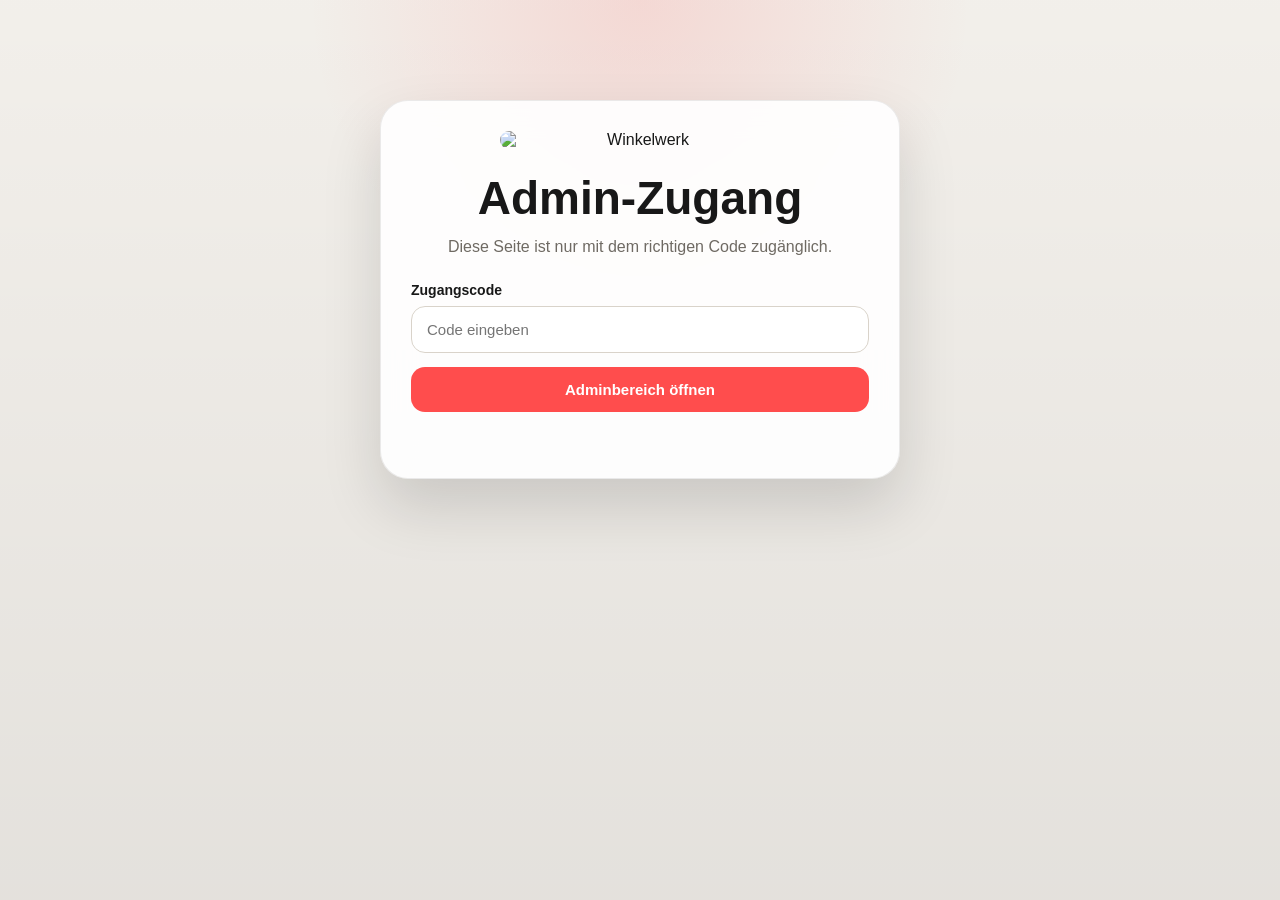
==== admin/index.html @ acd59125 "Update: admin panel, inbox, push API & service worker" ====
<!DOCTYPE html>
<html lang="de">
<head>
  <meta charset="UTF-8">
  <meta name="viewport" content="width=device-width, initial-scale=1.0">
  <meta name="robots" content="noindex,nofollow">
  <meta name="theme-color" content="#101114">
  <meta name="color-scheme" content="light dark">
  <title>Winkelwerk Admin</title>
  <link rel="icon" type="image/png" href="../winkelwerlk.png">
  <link rel="apple-touch-icon" sizes="180x180" href="../apple-touch-icon.png">
  <link rel="manifest" href="../manifest.webmanifest">
  <script src="../app-config.js"></script>

  <style>
    :root {
      color-scheme: dark light;
      --bg: #f7f4ef;
      --panel: rgba(255, 255, 255, 0.9);
      --panel-strong: #ffffff;
      --text: #181818;
      --muted: #6f6a63;
      --border: rgba(0, 0, 0, 0.08);
      --accent: #ff4d4d;
      --accent-hover: #ea3c3c;
      --shadow: rgba(0, 0, 0, 0.14);
      --field-bg: #ffffff;
      --field-border: #d9d3ca;
      --success: #0f8f58;
      --error: #c0392b;
      --warning: #9a6700;
    }

    @media (prefers-color-scheme: dark) {
      :root {
        --bg: #0f1013;
        --panel: rgba(22, 24, 29, 0.9);
        --panel-strong: #17191d;
        --text: #f3f4f6;
        --muted: #a8afb8;
        --border: rgba(255, 255, 255, 0.09);
        --shadow: rgba(0, 0, 0, 0.38);
        --field-bg: #101217;
        --field-border: #2c3038;
      }
    }

    * {
      box-sizing: border-box;
      margin: 0;
      padding: 0;
      font-family: Arial, sans-serif;
    }

    body {
      min-height: 100vh;
      background:
        radial-gradient(circle at top, rgba(255, 77, 77, 0.14), transparent 30%),
        linear-gradient(180deg, rgba(0, 0, 0, 0.02), rgba(0, 0, 0, 0.08)),
        var(--bg);
      color: var(--text);
      padding: 28px 16px;
    }

    .shell {
      width: min(100%, 980px);
      margin: 0 auto;
    }

    .gate-panel,
    .admin-panel {
      background: var(--panel);
      border: 1px solid var(--border);
      border-radius: 28px;
      box-shadow: 0 28px 60px var(--shadow);
      backdrop-filter: blur(16px);
    }

    .gate-panel {
      width: min(100%, 520px);
      margin: 8vh auto 0;
      padding: 30px;
      text-align: center;
    }

    .brand {
      width: min(280px, 70%);
      display: block;
      margin: 0 auto 22px;
      border-radius: 18px;
    }

    h1 {
      font-size: clamp(32px, 5vw, 46px);
      margin-bottom: 10px;
    }

    h2 {
      font-size: clamp(24px, 3vw, 34px);
      margin-bottom: 10px;
    }

    p {
      line-height: 1.55;
    }

    .lead {
      color: var(--muted);
      margin-bottom: 22px;
    }

    form {
      display: grid;
      gap: 14px;
    }

    label {
      display: grid;
      gap: 8px;
      text-align: left;
      font-weight: bold;
      font-size: 14px;
    }

    input,
    textarea {
      width: 100%;
      padding: 14px 15px;
      border-radius: 14px;
      border: 1px solid var(--field-border);
      background: var(--field-bg);
      color: var(--text);
      font-size: 15px;
    }

    textarea {
      min-height: 180px;
      resize: vertical;
    }

    .btn,
    .ghost-btn {
      border: none;
      border-radius: 14px;
      padding: 14px 18px;
      font-size: 15px;
      font-weight: bold;
      cursor: pointer;
      transition: transform 0.18s ease, background-color 0.18s ease, opacity 0.18s ease;
    }

    .btn {
      background: var(--accent);
      color: #ffffff;
    }

    .btn:hover,
    .btn:focus-visible {
      background: var(--accent-hover);
      transform: translateY(-1px);
    }

    .ghost-btn {
      background: transparent;
      color: var(--text);
      border: 1px solid var(--border);
    }

    .ghost-btn:hover,
    .ghost-btn:focus-visible {
      background: rgba(127, 127, 127, 0.09);
    }

    .status {
      min-height: 22px;
      font-size: 14px;
      color: var(--muted);
    }

    .status.success {
      color: var(--success);
    }

    .status.error {
      color: var(--error);
    }

    .status.warning {
      color: var(--warning);
    }

    .admin-panel {
      display: none;
      padding: 26px;
    }

    .admin-panel.is-open {
      display: block;
    }

    .admin-topbar {
      display: flex;
      align-items: center;
      justify-content: space-between;
      gap: 16px;
      margin-bottom: 22px;
      padding-bottom: 18px;
      border-bottom: 1px solid var(--border);
    }

    .admin-kicker {
      color: var(--muted);
      font-size: 13px;
      text-transform: uppercase;
      letter-spacing: 0.12em;
      margin-bottom: 6px;
    }

    .grid {
      display: grid;
      grid-template-columns: 1fr 1fr;
      gap: 14px;
    }

    .admin-section {
      margin-top: 30px;
      padding-top: 26px;
      border-top: 1px solid var(--border);
    }

    .section-head {
      margin-bottom: 20px;
    }

    .section-head h3 {
      font-size: clamp(22px, 3vw, 30px);
      margin-bottom: 10px;
    }

    .section-head .lead {
      margin-bottom: 0;
    }

    .editor-grid {
      display: grid;
      grid-template-columns: minmax(0, 1.15fr) minmax(280px, 0.85fr);
      gap: 18px;
      align-items: start;
    }

    .editor-card,
    .menu-library {
      padding: 20px;
      border-radius: 22px;
      border: 1px solid var(--border);
      background: var(--panel-strong);
    }

    .settings-card {
      padding: 20px;
      border-radius: 22px;
      border: 1px solid var(--border);
      background: var(--panel-strong);
    }

    .menu-library-topbar {
      display: flex;
      align-items: center;
      justify-content: space-between;
      gap: 12px;
      margin-bottom: 14px;
    }

    .small-btn {
      padding: 10px 14px;
      font-size: 14px;
    }

    .check-field {
      display: grid;
      grid-template-columns: auto 1fr;
      align-items: center;
      gap: 12px;
      text-align: left;
    }

    .check-field input {
      width: 20px;
      height: 20px;
      padding: 0;
      margin: 0;
    }

    .action-row {
      display: flex;
      flex-wrap: wrap;
      gap: 10px;
    }

    .menu-admin-list {
      display: grid;
      gap: 12px;
    }

    .menu-admin-item {
      padding: 16px;
      border-radius: 18px;
      border: 1px solid var(--border);
      background: var(--field-bg);
    }

    .menu-admin-item.is-editing {
      border-color: rgba(255, 77, 77, 0.45);
      box-shadow: 0 0 0 1px rgba(255, 77, 77, 0.18);
    }

    .menu-admin-item.is-inactive {
      opacity: 0.75;
    }

    .menu-admin-header {
      display: flex;
      align-items: flex-start;
      justify-content: space-between;
      gap: 12px;
      margin-bottom: 8px;
    }

    .menu-admin-title {
      font-size: 18px;
      margin-bottom: 6px;
    }

    .menu-admin-meta,
    .menu-admin-description,
    .menu-admin-extra {
      color: var(--muted);
      font-size: 14px;
      line-height: 1.5;
    }

    .menu-admin-tags,
    .menu-admin-actions {
      display: flex;
      flex-wrap: wrap;
      gap: 8px;
    }

    .menu-admin-tags {
      margin: 12px 0;
    }

    .tag {
      display: inline-flex;
      align-items: center;
      padding: 6px 10px;
      border-radius: 999px;
      background: rgba(255, 77, 77, 0.1);
      color: var(--text);
      font-size: 12px;
      font-weight: bold;
    }

    .tag.is-muted {
      background: rgba(127, 127, 127, 0.12);
      color: var(--muted);
    }

    .empty-box {
      padding: 18px;
      border-radius: 18px;
      border: 1px dashed var(--field-border);
      color: var(--muted);
      line-height: 1.55;
    }

    .hint-box {
      margin-top: 20px;
      padding: 14px 16px;
      border-radius: 16px;
      background: rgba(255, 77, 77, 0.08);
      color: var(--muted);
      font-size: 14px;
    }

    .hidden {
      display: none;
    }

    @media (max-width: 760px) {
      body {
        padding: 18px 12px;
      }

      .gate-panel,
      .admin-panel {
        border-radius: 22px;
      }

      .gate-panel {
        padding: 22px 18px;
      }

      .admin-panel {
        padding: 18px;
      }

      .admin-topbar {
        align-items: flex-start;
        flex-direction: column;
      }

      .grid {
        grid-template-columns: 1fr;
      }

      .editor-grid {
        grid-template-columns: 1fr;
      }

      .menu-library-topbar {
        align-items: flex-start;
        flex-direction: column;
      }
    }
  </style>
</head>

<body>
  <main class="shell">
    <section class="gate-panel" id="gatePanel">
      <img class="brand" src="../winkelwerlk.png" alt="Winkelwerk">
      <h1>Admin-Zugang</h1>
      <p class="lead">Diese Seite ist nur mit dem richtigen Code zug&auml;nglich.</p>

      <form id="gateForm">
        <label>
          Zugangscode
          <input id="accessCode" type="password" placeholder="Code eingeben" autocomplete="current-password" required>
        </label>
        <button class="btn" type="submit">Adminbereich &ouml;ffnen</button>
        <p class="status" id="gateStatus"></p>
      </form>
    </section>

    <section class="admin-panel" id="adminPanel">
      <div class="admin-topbar">
        <div>
          <p class="admin-kicker">Winkelwerk Intern</p>
          <h2>Nachrichten senden</h2>
          <p class="lead">Von hier sendest du interne Website-Nachrichten an alle Geräte mit aktivem Winkelwerk-Push.</p>
        </div>
        <button class="ghost-btn" id="lockAdmin" type="button">Abmelden</button>
      </div>

      <form id="adminMessageForm">
        <div class="grid">
          <label>
            Titel
            <input type="text" name="title" placeholder="z. B. Neue Wochenkarte" required>
          </label>

          <label>
            Button / Ziel-Link
            <input type="text" name="target_url" placeholder="../inbox/ oder https://..." value="../inbox/" required>
          </label>
        </div>

        <label>
          Nachricht
          <textarea name="message_text" placeholder="Deine interne Nachricht..." required></textarea>
        </label>

        <button class="btn" type="submit">Nachricht senden</button>
        <p class="status" id="messageStatus"></p>
      </form>

      <div class="hint-box">
        Diese Seite sendet echte Web-Push-Nachrichten über dein Backend. Der sichtbare Zugangsschutz ist clientseitig, die eigentliche Sendefreigabe läuft über denselben Admin-Code auf dem Backend.
      </div>

      <div class="admin-section">
        <div class="section-head">
          <p class="admin-kicker">Website Status</p>
          <h3>Wartungsmodus</h3>
          <p class="lead">Wenn der Wartungsmodus aktiv ist, sieht die Hauptseite statt des Inhalts einen grossen Hinweis, dass die Website gerade bearbeitet wird. Der Adminbereich bleibt weiter erreichbar.</p>
        </div>

        <div class="settings-card">
          <form id="siteSettingsForm">
            <label class="check-field">
              <input type="checkbox" name="maintenance_mode">
              <span>Wartungsmodus auf der Hauptseite aktivieren</span>
            </label>

            <button class="btn" type="submit">Status speichern</button>
            <p class="status" id="siteSettingsStatus"></p>
          </form>
        </div>
      </div>

      <div class="admin-section">
        <div class="section-head">
          <p class="admin-kicker">Website Inhalt</p>
          <h3>Modulares Men&uuml; verwalten</h3>
          <p class="lead">Gerichte anlegen, bearbeiten, ausblenden oder in der Reihenfolge verschieben. Die Website lädt diese Einträge automatisch aus dem Backend.</p>
        </div>

        <div class="editor-grid">
          <div class="editor-card">
            <h3 id="menuEditorTitle">Neuen Eintrag anlegen</h3>

            <form id="menuItemForm">
              <input type="hidden" name="id" value="">

              <div class="grid">
                <label>
                  Titel
                  <input type="text" name="title" placeholder="z. B. Smashburger" required>
                </label>

                <label>
                  Preis
                  <input type="text" name="price" placeholder="z. B. 14,90 EUR">
                </label>

                <label>
                  Kategorie
                  <input type="text" name="category" placeholder="z. B. Burger">
                </label>

                <label>
                  Badge
                  <input type="text" name="badge" placeholder="z. B. Bestseller">
                </label>

                <label>
                  Bild-URL
                  <input type="url" name="image_url" placeholder="https://...">
                </label>

                <label>
                  Button-Label
                  <input type="text" name="cta_label" placeholder="z. B. Details">
                </label>

                <label>
                  Button-Link
                  <input type="text" name="cta_url" placeholder="./kontakt oder https://...">
                </label>
              </div>

              <label>
                Beschreibung
                <textarea name="description" placeholder="Kurze Beschreibung des Gerichts..." required></textarea>
              </label>

              <label class="check-field">
                <input type="checkbox" name="is_active" checked>
                <span>Eintrag auf der Website sichtbar schalten</span>
              </label>

              <div class="action-row">
                <button class="btn" type="submit">Eintrag speichern</button>
                <button class="ghost-btn" id="menuResetButton" type="button">Neu beginnen</button>
              </div>

              <p class="status" id="menuFormStatus"></p>
            </form>
          </div>

          <div class="menu-library">
            <div class="menu-library-topbar">
              <div>
                <h3>Vorhandene Eintr&auml;ge</h3>
                <p class="lead">Hier steuerst du Reihenfolge und Sichtbarkeit.</p>
              </div>
              <button class="ghost-btn small-btn" id="refreshMenuItems" type="button">Neu laden</button>
            </div>

            <div class="menu-admin-list" id="menuAdminList"></div>
            <p class="status" id="menuListStatus"></p>
          </div>
        </div>
      </div>
    </section>
  </main>

  <script>
    const appConfig = window.WINKELWERK_APP_CONFIG || {};
    const ACCESS_CODE_HASH = appConfig.adminCodeHash || "6209c99de88145d6dfd861fa1805e7e7cd1c7a1084d79f080f9dc5c8cf973a6e";
    const API_BASE = String(appConfig.pushApiBaseUrl || "").replace(/\/+$/, "");
    const gateForm = document.getElementById("gateForm");
    const gatePanel = document.getElementById("gatePanel");
    const adminPanel = document.getElementById("adminPanel");
    const gateStatus = document.getElementById("gateStatus");
    const accessCode = document.getElementById("accessCode");
    const lockAdmin = document.getElementById("lockAdmin");
    const adminMessageForm = document.getElementById("adminMessageForm");
    const messageStatus = document.getElementById("messageStatus");
    const menuItemForm = document.getElementById("menuItemForm");
    const menuFormStatus = document.getElementById("menuFormStatus");
    const menuListStatus = document.getElementById("menuListStatus");
    const menuAdminList = document.getElementById("menuAdminList");
    const menuEditorTitle = document.getElementById("menuEditorTitle");
    const menuResetButton = document.getElementById("menuResetButton");
    const refreshMenuItems = document.getElementById("refreshMenuItems");
    const siteSettingsForm = document.getElementById("siteSettingsForm");
    const siteSettingsStatus = document.getElementById("siteSettingsStatus");
    let currentAdminCode = "";
    let menuItems = [];

    function setStatus(target, message, type) {
      target.textContent = message;
      target.className = "status" + (type ? " " + type : "");
    }

    async function sha256(value) {
      const buffer = await crypto.subtle.digest("SHA-256", new TextEncoder().encode(value));
      return Array.from(new Uint8Array(buffer))
        .map((part) => part.toString(16).padStart(2, "0"))
        .join("");
    }

    function openAdminPanel() {
      gatePanel.classList.add("hidden");
      adminPanel.classList.add("is-open");
    }

    function backendConfigured() {
      return Boolean(API_BASE);
    }

    async function readErrorMessage(response) {
      const contentType = response.headers.get("content-type") || "";

      if (contentType.includes("application/json")) {
        const result = await response.json().catch(() => null);

        if (result && typeof result.error === "string" && result.error.trim()) {
          return result.error.trim();
        }
      }

      const errorText = await response.text().catch(() => "");
      return errorText || "Request failed";
    }

    function describeSiteSettingsError(error, action) {
      const errorMessage = String(error && error.message ? error.message : "");
      const normalized = errorMessage.toLowerCase();
      const migrationHint = "Bitte führe die Migration 20260429_site_settings.sql aus und deploye push-api neu.";

      if (
        normalized.includes("site_settings")
        || normalized.includes("unknown action")
        || normalized.includes("migration")
      ) {
        return action === "load"
          ? "Wartungsmodus konnte nicht geladen werden. " + migrationHint
          : "Wartungsmodus konnte nicht gespeichert werden. " + migrationHint;
      }

      return action === "load"
        ? "Wartungsmodus konnte nicht geladen werden."
        : "Wartungsmodus konnte nicht gespeichert werden.";
    }

    async function requestJson(path, options) {
      const method = options && options.method ? options.method : "GET";
      const payload = options ? options.payload : undefined;
      const headers = {};

      if (currentAdminCode) {
        headers["x-admin-code"] = currentAdminCode;
      }

      if (payload !== undefined) {
        headers["Content-Type"] = "application/json";
      }

      const response = await fetch(API_BASE + path, {
        method,
        headers,
        body: payload !== undefined ? JSON.stringify(payload) : undefined
      });

      if (!response.ok) {
        const errorText = await readErrorMessage(response);
        throw new Error(errorText || "Request failed");
      }

      const contentType = response.headers.get("content-type") || "";
      return contentType.includes("application/json") ? response.json() : null;
    }

    function compareMenuItems(a, b) {
      return Number(a.sortOrder || 0) - Number(b.sortOrder || 0);
    }

    function normalizeSiteSettings(settings) {
      return {
        maintenanceMode: Boolean(settings && settings.maintenanceMode),
        maintenanceMessage: String(
          settings && settings.maintenanceMessage
            ? settings.maintenanceMessage
            : "Website wird gerade bearbeitet. Bitte später erneut versuchen."
        ).trim() || "Website wird gerade bearbeitet. Bitte später erneut versuchen."
      };
    }

    function normalizeMenuItem(item) {
      return {
        id: String(item && item.id ? item.id : ""),
        title: String(item && item.title ? item.title : "").trim(),
        description: String(item && item.description ? item.description : "").trim(),
        imageUrl: String(item && item.imageUrl ? item.imageUrl : "").trim(),
        price: String(item && item.price ? item.price : "").trim(),
        category: String(item && item.category ? item.category : "").trim(),
        badge: String(item && item.badge ? item.badge : "").trim(),
        ctaLabel: String(item && item.ctaLabel ? item.ctaLabel : "").trim(),
        ctaUrl: String(item && item.ctaUrl ? item.ctaUrl : "").trim(),
        isActive: item && item.isActive !== false,
        sortOrder: Number.isFinite(Number(item && item.sortOrder)) ? Number(item.sortOrder) : 0
      };
    }

    function getMenuFormId() {
      return String(menuItemForm.elements.id.value || "");
    }

    function setMenuEditorTitle(editing) {
      menuEditorTitle.textContent = editing ? "Eintrag bearbeiten" : "Neuen Eintrag anlegen";
    }

    function createTag(label, muted) {
      const tag = document.createElement("span");
      tag.className = "tag" + (muted ? " is-muted" : "");
      tag.textContent = label;
      return tag;
    }

    function createActionButton(label, action, itemId) {
      const button = document.createElement("button");
      button.type = "button";
      button.className = "ghost-btn small-btn";
      button.textContent = label;
      button.dataset.action = action;
      button.dataset.id = itemId;
      return button;
    }

    function getMenuItemById(itemId) {
      return menuItems.find(function (item) {
        return item.id === itemId;
      }) || null;
    }

    function renderMenuAdminList() {
      menuAdminList.replaceChildren();

      if (!menuItems.length) {
        const emptyBox = document.createElement("div");
        emptyBox.className = "empty-box";
        emptyBox.textContent = "Noch keine Menü-Einträge vorhanden. Lege jetzt den ersten Eintrag an.";
        menuAdminList.appendChild(emptyBox);
        return;
      }

      const activeFormId = getMenuFormId();
      const sortedItems = menuItems.slice().sort(compareMenuItems);

      sortedItems.forEach(function (item, index) {
        const article = document.createElement("article");
        article.className = "menu-admin-item";

        if (!item.isActive) {
          article.classList.add("is-inactive");
        }

        if (item.id === activeFormId) {
          article.classList.add("is-editing");
        }

        const header = document.createElement("div");
        header.className = "menu-admin-header";

        const titleWrap = document.createElement("div");
        const title = document.createElement("h4");
        title.className = "menu-admin-title";
        title.textContent = item.title || "Ohne Titel";

        const meta = document.createElement("p");
        meta.className = "menu-admin-meta";
        meta.textContent = "Position " + (index + 1) + (item.price ? " - " + item.price : "");

        titleWrap.appendChild(title);
        titleWrap.appendChild(meta);

        header.appendChild(titleWrap);
        header.appendChild(createTag(item.isActive ? "Live" : "Ausgeblendet", !item.isActive));
        article.appendChild(header);

        if (item.category || item.badge) {
          const tags = document.createElement("div");
          tags.className = "menu-admin-tags";

          if (item.category) {
            tags.appendChild(createTag(item.category, false));
          }

          if (item.badge) {
            tags.appendChild(createTag(item.badge, false));
          }

          article.appendChild(tags);
        }

        const description = document.createElement("p");
        description.className = "menu-admin-description";
        description.textContent = item.description;
        article.appendChild(description);

        if (item.imageUrl || item.ctaLabel || item.ctaUrl) {
          const extra = document.createElement("p");
          extra.className = "menu-admin-extra";
          extra.textContent = [
            item.imageUrl ? "Bild hinterlegt" : "",
            item.ctaLabel ? "Button: " + item.ctaLabel : "",
            item.ctaUrl ? "Link gesetzt" : ""
          ].filter(Boolean).join(" - ");
          article.appendChild(extra);
        }

        const actions = document.createElement("div");
        actions.className = "menu-admin-actions";
        actions.appendChild(createActionButton("Bearbeiten", "edit", item.id));
        actions.appendChild(createActionButton("Hoch", "up", item.id));
        actions.appendChild(createActionButton("Runter", "down", item.id));
        actions.appendChild(createActionButton(item.isActive ? "Ausblenden" : "Einblenden", "toggle", item.id));
        actions.appendChild(createActionButton("Löschen", "delete", item.id));
        article.appendChild(actions);

        menuAdminList.appendChild(article);
      });
    }

    function fillMenuForm(item, preserveStatus) {
      menuItemForm.elements.id.value = item.id;
      menuItemForm.elements.title.value = item.title;
      menuItemForm.elements.price.value = item.price;
      menuItemForm.elements.category.value = item.category;
      menuItemForm.elements.badge.value = item.badge;
      menuItemForm.elements.image_url.value = item.imageUrl;
      menuItemForm.elements.cta_label.value = item.ctaLabel;
      menuItemForm.elements.cta_url.value = item.ctaUrl;
      menuItemForm.elements.description.value = item.description;
      menuItemForm.elements.is_active.checked = Boolean(item.isActive);
      setMenuEditorTitle(true);

      if (!preserveStatus) {
        setStatus(menuFormStatus, "Eintrag wird bearbeitet.", "");
      }

      renderMenuAdminList();

      if (!preserveStatus) {
        menuItemForm.scrollIntoView({
          behavior: "smooth",
          block: "start"
        });
      }
    }

    function resetMenuForm() {
      menuItemForm.reset();
      menuItemForm.elements.id.value = "";
      menuItemForm.elements.is_active.checked = true;
      setMenuEditorTitle(false);
      setStatus(menuFormStatus, "", "");
      renderMenuAdminList();
    }

    function syncMenuFormFromState() {
      const itemId = getMenuFormId();

      if (!itemId) {
        renderMenuAdminList();
        return;
      }

      const freshItem = getMenuItemById(itemId);

      if (!freshItem) {
        resetMenuForm();
        return;
      }

      fillMenuForm(freshItem, true);
    }

    function lockAdminPanel() {
      currentAdminCode = "";
      menuItems = [];
      adminPanel.classList.remove("is-open");
      gatePanel.classList.remove("hidden");
      accessCode.value = "";
      setStatus(gateStatus, "", "");
      setStatus(messageStatus, "", "");
      setStatus(menuListStatus, "", "");
      setStatus(siteSettingsStatus, "", "");
      siteSettingsForm.reset();
      resetMenuForm();
      renderMenuAdminList();
    }

    async function loadSiteSettingsAdmin(options) {
      const silent = options && options.silent;

      if (!backendConfigured() || !currentAdminCode) {
        return;
      }

      if (!silent) {
        setStatus(siteSettingsStatus, "Status wird geladen ...", "");
      }

      try {
        const result = await requestJson("/site-settings");
        const settings = normalizeSiteSettings(result && result.settings ? result.settings : {});
        const storageReady = result ? result.storageReady !== false : true;
        siteSettingsForm.elements.maintenance_mode.checked = settings.maintenanceMode;

        if (!storageReady) {
          setStatus(
            siteSettingsStatus,
            "Standardwerte geladen. Bitte führe die Migration 20260429_site_settings.sql aus und deploye push-api neu.",
            "warning"
          );
          return;
        }

        setStatus(siteSettingsStatus, "Status geladen.", "success");
      } catch (error) {
        console.log(error);
        setStatus(siteSettingsStatus, describeSiteSettingsError(error, "load"), "error");
      }
    }

    async function saveSiteSettingsAdmin() {
      if (!currentAdminCode) {
        setStatus(siteSettingsStatus, "Bitte entsperre den Adminbereich erneut mit dem Code.", "warning");
        return;
      }

      if (!backendConfigured()) {
        setStatus(siteSettingsStatus, "app-config.js ist noch nicht mit deinem Backend verbunden.", "warning");
        return;
      }

      setStatus(siteSettingsStatus, "Status wird gespeichert ...", "");

      try {
        const result = await requestJson("/site-settings-admin", {
          method: "POST",
          payload: {
            maintenanceMode: siteSettingsForm.elements.maintenance_mode.checked
          }
        });

        const settings = normalizeSiteSettings(result && result.settings ? result.settings : {});
        siteSettingsForm.elements.maintenance_mode.checked = settings.maintenanceMode;
        setStatus(
          siteSettingsStatus,
          settings.maintenanceMode ? "Wartungsmodus aktiviert." : "Wartungsmodus deaktiviert.",
          "success"
        );
      } catch (error) {
        console.log(error);
        setStatus(siteSettingsStatus, describeSiteSettingsError(error, "save"), "error");
      }
    }

    async function loadMenuItems(options) {
      const silent = options && options.silent;

      if (!backendConfigured()) {
        menuItems = [];
        renderMenuAdminList();
        setStatus(menuListStatus, "Backend fehlt: Trage zuerst die Push-API in app-config.js ein.", "warning");
        return;
      }

      if (!currentAdminCode) {
        return;
      }

      if (!silent) {
        setStatus(menuListStatus, "Menü wird geladen ...", "");
      }

      try {
        const result = await requestJson("/menu-admin");
        menuItems = (Array.isArray(result && result.items) ? result.items : [])
          .map(normalizeMenuItem)
          .sort(compareMenuItems);

        renderMenuAdminList();
        syncMenuFormFromState();

        if (!menuItems.length) {
          setStatus(menuListStatus, "Noch keine Menü-Einträge vorhanden.", "");
          return;
        }

        setStatus(menuListStatus, "Menü geladen.", "success");
      } catch (error) {
        console.log(error);
        setStatus(menuListStatus, "Menü konnte nicht geladen werden.", "error");
      }
    }

    async function saveMenuItem(payload, options) {
      const resetAfterSave = !options || options.resetAfterSave !== false;
      const successMessage = options && options.successMessage ? options.successMessage : "Eintrag gespeichert.";

      setStatus(menuFormStatus, "Eintrag wird gespeichert ...", "");

      try {
        await requestJson("/menu-admin", {
          method: "POST",
          payload: Object.assign({
            operation: "save"
          }, payload)
        });

        await loadMenuItems({
          silent: true
        });

        if (resetAfterSave) {
          resetMenuForm();
        } else {
          syncMenuFormFromState();
        }

        setStatus(menuFormStatus, successMessage, "success");
        setStatus(menuListStatus, "Menü aktualisiert.", "success");
      } catch (error) {
        console.log(error);
        setStatus(menuFormStatus, "Speichern fehlgeschlagen. Prüfe Eingaben und Backend.", "error");
      }
    }

    async function deleteMenuItem(itemId) {
      if (!window.confirm("Diesen Menü-Eintrag wirklich löschen?")) {
        return;
      }

      setStatus(menuListStatus, "Eintrag wird gelöscht ...", "");

      try {
        await requestJson("/menu-admin", {
          method: "POST",
          payload: {
            operation: "delete",
            id: itemId
          }
        });

        menuItems = menuItems.filter(function (item) {
          return item.id !== itemId;
        });

        if (getMenuFormId() === itemId) {
          resetMenuForm();
        } else {
          renderMenuAdminList();
        }

        setStatus(menuListStatus, "Eintrag gelöscht.", "success");
      } catch (error) {
        console.log(error);
        setStatus(menuListStatus, "Löschen fehlgeschlagen.", "error");
      }
    }

    async function reorderMenuItems(nextItems) {
      setStatus(menuListStatus, "Reihenfolge wird gespeichert ...", "");

      try {
        const result = await requestJson("/menu-admin", {
          method: "POST",
          payload: {
            operation: "reorder",
            items: nextItems.map(function (item, index) {
              return {
                id: item.id,
                sortOrder: index
              };
            })
          }
        });

        menuItems = (Array.isArray(result && result.items) ? result.items : [])
          .map(normalizeMenuItem)
          .sort(compareMenuItems);

        renderMenuAdminList();
        syncMenuFormFromState();
        setStatus(menuListStatus, "Reihenfolge gespeichert.", "success");
      } catch (error) {
        console.log(error);
        setStatus(menuListStatus, "Reihenfolge konnte nicht gespeichert werden.", "error");
      }
    }

    gateForm.addEventListener("submit", async function (event) {
      event.preventDefault();
      setStatus(gateStatus, "Code wird geprüft ...", "");

      try {
        const trimmedCode = accessCode.value.trim();
        const submittedHash = await sha256(trimmedCode);

        if (submittedHash === ACCESS_CODE_HASH) {
          currentAdminCode = trimmedCode;
          setStatus(gateStatus, "Zugang gewährt.", "success");
          openAdminPanel();

          if (!backendConfigured()) {
            setStatus(messageStatus, "Backend fehlt: Trage zuerst die Push-API in app-config.js ein.", "warning");
            setStatus(menuListStatus, "Backend fehlt: Trage zuerst die Push-API in app-config.js ein.", "warning");
            setStatus(siteSettingsStatus, "Backend fehlt: Trage zuerst die Push-API in app-config.js ein.", "warning");
          } else {
            await Promise.all([
              loadMenuItems(),
              loadSiteSettingsAdmin()
            ]);
          }

          return;
        }

        setStatus(gateStatus, "Falscher Code.", "error");
      } catch (error) {
        console.log(error);
        setStatus(gateStatus, "Der Code konnte gerade nicht geprüft werden.", "error");
      }
    });

    lockAdmin.addEventListener("click", function () {
      lockAdminPanel();
    });

    adminMessageForm.addEventListener("submit", async function (event) {
      event.preventDefault();

      if (!currentAdminCode) {
        setStatus(messageStatus, "Bitte entsperre den Adminbereich erneut mit dem Code.", "warning");
        return;
      }

      if (!backendConfigured()) {
        setStatus(messageStatus, "app-config.js ist noch nicht mit deinem Backend verbunden.", "warning");
        return;
      }

      setStatus(messageStatus, "Interne Nachricht wird gesendet ...", "");

      const formData = new FormData(adminMessageForm);
      const title = String(formData.get("title") || "").trim();
      const messageText = String(formData.get("message_text") || "").trim();
      const targetUrl = String(formData.get("target_url") || "../inbox/").trim();

      try {
        const result = await requestJson("/send", {
          method: "POST",
          payload: {
            title: title,
            body: messageText,
            url: new URL(targetUrl, window.location.href).href
          }
        });

        const sentCount = typeof result.sentCount === "number" ? result.sentCount : 0;
        setStatus(messageStatus, "Nachricht erfolgreich an " + sentCount + " Gerät(e) gesendet.", "success");
        adminMessageForm.reset();
        adminMessageForm.elements.target_url.value = "../inbox/";
      } catch (error) {
        console.log(error);
        setStatus(messageStatus, "Senden fehlgeschlagen. Prüfe Backend, Code und Push-Abos.", "error");
      }
    });

    menuResetButton.addEventListener("click", function () {
      resetMenuForm();
    });

    refreshMenuItems.addEventListener("click", function () {
      loadMenuItems();
    });

    siteSettingsForm.addEventListener("submit", async function (event) {
      event.preventDefault();
      await saveSiteSettingsAdmin();
    });

    menuItemForm.addEventListener("submit", async function (event) {
      event.preventDefault();

      if (!currentAdminCode) {
        setStatus(menuFormStatus, "Bitte entsperre den Adminbereich erneut mit dem Code.", "warning");
        return;
      }

      if (!backendConfigured()) {
        setStatus(menuFormStatus, "app-config.js ist noch nicht mit deinem Backend verbunden.", "warning");
        return;
      }

      const formData = new FormData(menuItemForm);
      const itemId = String(formData.get("id") || "").trim();
      const title = String(formData.get("title") || "").trim();
      const description = String(formData.get("description") || "").trim();

      if (!title || !description) {
        setStatus(menuFormStatus, "Titel und Beschreibung sind Pflichtfelder.", "warning");
        return;
      }

      const existingItem = itemId ? getMenuItemById(itemId) : null;

      await saveMenuItem({
        id: itemId,
        title: title,
        description: description,
        price: String(formData.get("price") || "").trim(),
        category: String(formData.get("category") || "").trim(),
        badge: String(formData.get("badge") || "").trim(),
        imageUrl: String(formData.get("image_url") || "").trim(),
        ctaLabel: String(formData.get("cta_label") || "").trim(),
        ctaUrl: String(formData.get("cta_url") || "").trim(),
        isActive: menuItemForm.elements.is_active.checked,
        sortOrder: existingItem ? existingItem.sortOrder : menuItems.length
      }, {
        resetAfterSave: true,
        successMessage: itemId ? "Eintrag gespeichert." : "Eintrag angelegt."
      });
    });

    menuAdminList.addEventListener("click", async function (event) {
      const button = event.target.closest("button[data-action]");

      if (!button) {
        return;
      }

      const action = button.dataset.action;
      const itemId = button.dataset.id;
      const item = getMenuItemById(itemId);

      if (!item) {
        return;
      }

      if (action === "edit") {
        fillMenuForm(item, false);
        return;
      }

      if (action === "toggle") {
        await saveMenuItem({
          id: item.id,
          title: item.title,
          description: item.description,
          price: item.price,
          category: item.category,
          badge: item.badge,
          imageUrl: item.imageUrl,
          ctaLabel: item.ctaLabel,
          ctaUrl: item.ctaUrl,
          isActive: !item.isActive,
          sortOrder: item.sortOrder
        }, {
          resetAfterSave: false,
          successMessage: item.isActive ? "Eintrag ausgeblendet." : "Eintrag eingeblendet."
        });
        return;
      }

      if (action === "delete") {
        await deleteMenuItem(item.id);
        return;
      }

      if (action === "up" || action === "down") {
        const sortedItems = menuItems.slice().sort(compareMenuItems);
        const itemIndex = sortedItems.findIndex(function (entry) {
          return entry.id === item.id;
        });
        const swapWith = action === "up" ? itemIndex - 1 : itemIndex + 1;

        if (itemIndex < 0 || swapWith < 0 || swapWith >= sortedItems.length) {
          return;
        }

        const nextItems = sortedItems.slice();
        const currentItem = nextItems[itemIndex];
        nextItems[itemIndex] = nextItems[swapWith];
        nextItems[swapWith] = currentItem;
        await reorderMenuItems(nextItems);
      }
    });

    renderMenuAdminList();
  </script>
</body>
</html>
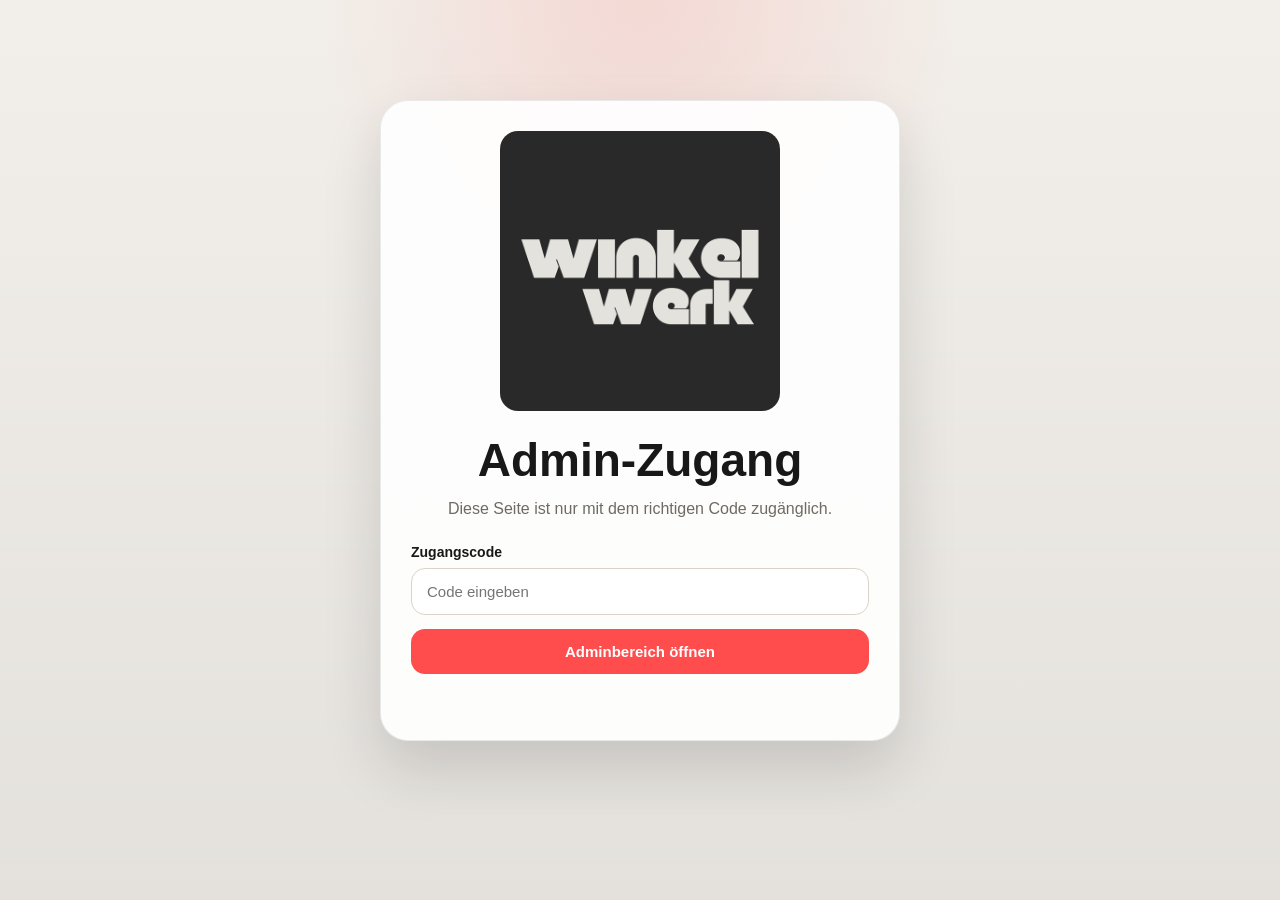
==== commit 4d2790d9: "first upload" ====
--- a/admin/index.html
+++ b/admin/index.html
@@ -339,6 +339,10 @@
       line-height: 1.5;
     }
 
+    .subscription-admin-url {
+      word-break: break-word;
+    }
+
     .menu-admin-tags,
     .menu-admin-actions {
       display: flex;
@@ -477,6 +481,27 @@
 
       <div class="hint-box">
         Diese Seite sendet echte Web-Push-Nachrichten über dein Backend. Der sichtbare Zugangsschutz ist clientseitig, die eigentliche Sendefreigabe läuft über denselben Admin-Code auf dem Backend.
+      </div>
+
+      <div class="admin-section">
+        <div class="section-head">
+          <p class="admin-kicker">Push &Uuml;berblick</p>
+          <h3>Abonnenten verwalten</h3>
+          <p class="lead">Hier siehst du aktuell gespeicherte Push-Abos. Ohne Login-System lassen sich Ger&auml;t, Browser und Quelle erkennen, aber nicht sicher die konkrete Person.</p>
+        </div>
+
+        <div class="menu-library">
+          <div class="menu-library-topbar">
+            <div>
+              <h3>Aktive Push-Abos</h3>
+              <p class="lead">Einzelne Abonnenten kannst du hier direkt entfernen.</p>
+            </div>
+            <button class="ghost-btn small-btn" id="refreshSubscriptions" type="button">Neu laden</button>
+          </div>
+
+          <div class="menu-admin-list" id="subscriptionAdminList"></div>
+          <p class="status" id="subscriptionListStatus"></p>
+        </div>
       </div>
 
       <div class="admin-section">
@@ -607,8 +632,12 @@
     const refreshMenuItems = document.getElementById("refreshMenuItems");
     const siteSettingsForm = document.getElementById("siteSettingsForm");
     const siteSettingsStatus = document.getElementById("siteSettingsStatus");
+    const refreshSubscriptions = document.getElementById("refreshSubscriptions");
+    const subscriptionAdminList = document.getElementById("subscriptionAdminList");
+    const subscriptionListStatus = document.getElementById("subscriptionListStatus");
     let currentAdminCode = "";
     let menuItems = [];
+    let subscriptions = [];
 
     function setStatus(target, message, type) {
       target.textContent = message;
@@ -756,6 +785,227 @@
       }) || null;
     }
 
+    function normalizeSubscriptionRecord(item) {
+      return {
+        endpoint: String(item && item.endpoint ? item.endpoint : "").trim(),
+        site: String(item && item.site ? item.site : "").trim(),
+        page: String(item && item.page ? item.page : "").trim(),
+        userAgent: String(item && item.userAgent ? item.userAgent : "").trim(),
+        createdAt: String(item && item.createdAt ? item.createdAt : "").trim(),
+        updatedAt: String(item && item.updatedAt ? item.updatedAt : "").trim(),
+        lastSeenAt: String(item && item.lastSeenAt ? item.lastSeenAt : "").trim()
+      };
+    }
+
+    function getSubscriptionByEndpoint(endpoint) {
+      return subscriptions.find(function (item) {
+        return item.endpoint === endpoint;
+      }) || null;
+    }
+
+    function getSortTimestamp(value) {
+      const timestamp = Date.parse(String(value || ""));
+      return Number.isFinite(timestamp) ? timestamp : 0;
+    }
+
+    function compareSubscriptions(a, b) {
+      return getSortTimestamp(b.lastSeenAt || b.createdAt) - getSortTimestamp(a.lastSeenAt || a.createdAt);
+    }
+
+    function formatDateTime(value) {
+      const timestamp = Date.parse(String(value || ""));
+
+      if (!Number.isFinite(timestamp)) {
+        return "unbekannt";
+      }
+
+      return new Intl.DateTimeFormat("de-DE", {
+        dateStyle: "medium",
+        timeStyle: "short"
+      }).format(new Date(timestamp));
+    }
+
+    function getBrowserName(userAgent) {
+      const normalized = String(userAgent || "");
+
+      if (!normalized) {
+        return "";
+      }
+
+      if (/edg\//i.test(normalized)) {
+        return "Microsoft Edge";
+      }
+
+      if (/opr\//i.test(normalized) || /opera/i.test(normalized)) {
+        return "Opera";
+      }
+
+      if (/firefox\//i.test(normalized)) {
+        return "Firefox";
+      }
+
+      if (/samsungbrowser/i.test(normalized)) {
+        return "Samsung Internet";
+      }
+
+      if (/chrome\//i.test(normalized) && !/edg\//i.test(normalized) && !/opr\//i.test(normalized)) {
+        return "Chrome";
+      }
+
+      if (/safari\//i.test(normalized) && !/chrome\//i.test(normalized)) {
+        return "Safari";
+      }
+
+      return "Browser";
+    }
+
+    function getPlatformName(userAgent) {
+      const normalized = String(userAgent || "");
+
+      if (!normalized) {
+        return "";
+      }
+
+      if (/iphone|ipad|ipod/i.test(normalized)) {
+        return "iPhone oder iPad";
+      }
+
+      if (/android/i.test(normalized)) {
+        return "Android";
+      }
+
+      if (/windows/i.test(normalized)) {
+        return "Windows";
+      }
+
+      if (/mac os x|macintosh/i.test(normalized)) {
+        return "macOS";
+      }
+
+      if (/linux/i.test(normalized)) {
+        return "Linux";
+      }
+
+      return "";
+    }
+
+    function describeSubscriptionDevice(item) {
+      const browser = getBrowserName(item.userAgent);
+      const platform = getPlatformName(item.userAgent);
+
+      if (browser && platform) {
+        return browser + " auf " + platform;
+      }
+
+      if (browser) {
+        return browser;
+      }
+
+      if (platform) {
+        return platform;
+      }
+
+      return "Unbekanntes Geraet";
+    }
+
+    function formatSubscriptionHost(item) {
+      try {
+        return item.site ? new URL(item.site).hostname : window.location.hostname;
+      } catch (error) {
+        return item.site || window.location.hostname;
+      }
+    }
+
+    function formatSubscriptionPage(item) {
+      if (!item.page) {
+        return "";
+      }
+
+      try {
+        const pageUrl = new URL(item.page, item.site || window.location.origin);
+        return pageUrl.pathname + pageUrl.search;
+      } catch (error) {
+        return item.page;
+      }
+    }
+
+    function formatEndpointSnippet(endpoint) {
+      try {
+        const endpointUrl = new URL(endpoint);
+        const parts = endpointUrl.pathname.split("/").filter(Boolean);
+        const tail = parts.length ? parts[parts.length - 1] : endpointUrl.hostname;
+        return endpointUrl.hostname + " / ..." + tail.slice(-22);
+      } catch (error) {
+        return endpoint.length > 42 ? "..." + endpoint.slice(-42) : endpoint;
+      }
+    }
+
+    function renderSubscriptionAdminList() {
+      subscriptionAdminList.replaceChildren();
+
+      if (!subscriptions.length) {
+        const emptyBox = document.createElement("div");
+        emptyBox.className = "empty-box";
+        emptyBox.textContent = "Noch keine aktiven Push-Abonnenten gespeichert.";
+        subscriptionAdminList.appendChild(emptyBox);
+        return;
+      }
+
+      subscriptions.forEach(function (item) {
+        const article = document.createElement("article");
+        article.className = "menu-admin-item";
+
+        const header = document.createElement("div");
+        header.className = "menu-admin-header";
+
+        const titleWrap = document.createElement("div");
+        const title = document.createElement("h4");
+        title.className = "menu-admin-title";
+        title.textContent = describeSubscriptionDevice(item);
+
+        const meta = document.createElement("p");
+        meta.className = "menu-admin-meta";
+        meta.textContent = "Zuletzt gesehen: " + formatDateTime(item.lastSeenAt);
+
+        titleWrap.appendChild(title);
+        titleWrap.appendChild(meta);
+        header.appendChild(titleWrap);
+        header.appendChild(createTag("Aktiv", false));
+        article.appendChild(header);
+
+        const tags = document.createElement("div");
+        tags.className = "menu-admin-tags";
+        tags.appendChild(createTag(formatSubscriptionHost(item), false));
+
+        const pageLabel = formatSubscriptionPage(item);
+
+        if (pageLabel) {
+          tags.appendChild(createTag(pageLabel, true));
+        }
+
+        article.appendChild(tags);
+
+        const description = document.createElement("p");
+        description.className = "menu-admin-description";
+        description.textContent = "Abonniert am " + formatDateTime(item.createdAt) + ".";
+        article.appendChild(description);
+
+        if (item.endpoint) {
+          const extra = document.createElement("p");
+          extra.className = "menu-admin-extra subscription-admin-url";
+          extra.textContent = "Endpoint: " + formatEndpointSnippet(item.endpoint);
+          article.appendChild(extra);
+        }
+
+        const actions = document.createElement("div");
+        actions.className = "menu-admin-actions";
+        actions.appendChild(createActionButton("Abonnent entfernen", "delete-subscription", item.endpoint));
+        article.appendChild(actions);
+
+        subscriptionAdminList.appendChild(article);
+      });
+    }
+
     function renderMenuAdminList() {
       menuAdminList.replaceChildren();
 
@@ -902,6 +1152,7 @@
     function lockAdminPanel() {
       currentAdminCode = "";
       menuItems = [];
+      subscriptions = [];
       adminPanel.classList.remove("is-open");
       gatePanel.classList.remove("hidden");
       accessCode.value = "";
@@ -909,9 +1160,11 @@
       setStatus(messageStatus, "", "");
       setStatus(menuListStatus, "", "");
       setStatus(siteSettingsStatus, "", "");
+      setStatus(subscriptionListStatus, "", "");
       siteSettingsForm.reset();
       resetMenuForm();
       renderMenuAdminList();
+      renderSubscriptionAdminList();
     }
 
     async function loadSiteSettingsAdmin(options) {
@@ -978,6 +1231,78 @@
       } catch (error) {
         console.log(error);
         setStatus(siteSettingsStatus, describeSiteSettingsError(error, "save"), "error");
+      }
+    }
+
+    async function loadSubscriptions(options) {
+      const silent = options && options.silent;
+
+      if (!backendConfigured()) {
+        subscriptions = [];
+        renderSubscriptionAdminList();
+        setStatus(subscriptionListStatus, "Backend fehlt: Trage zuerst die Push-API in app-config.js ein.", "warning");
+        return;
+      }
+
+      if (!currentAdminCode) {
+        return;
+      }
+
+      if (!silent) {
+        setStatus(subscriptionListStatus, "Abonnenten werden geladen ...", "");
+      }
+
+      try {
+        const result = await requestJson("/subscriptions-admin");
+        subscriptions = (Array.isArray(result && result.subscriptions) ? result.subscriptions : [])
+          .map(normalizeSubscriptionRecord)
+          .filter(function (item) {
+            return Boolean(item.endpoint);
+          })
+          .sort(compareSubscriptions);
+
+        renderSubscriptionAdminList();
+
+        if (!subscriptions.length) {
+          setStatus(subscriptionListStatus, "Noch keine aktiven Push-Abos gespeichert.", "");
+          return;
+        }
+
+        setStatus(subscriptionListStatus, subscriptions.length + " Abonnent(en) geladen.", "success");
+      } catch (error) {
+        console.log(error);
+        setStatus(subscriptionListStatus, "Push-Abonnenten konnten nicht geladen werden.", "error");
+      }
+    }
+
+    async function deleteSubscription(endpoint) {
+      const item = getSubscriptionByEndpoint(endpoint);
+      const label = item ? describeSubscriptionDevice(item) : "diesen Abonnenten";
+
+      if (!window.confirm(label + " wirklich aus den Push-Abos entfernen?")) {
+        return;
+      }
+
+      setStatus(subscriptionListStatus, "Abonnent wird entfernt ...", "");
+
+      try {
+        await requestJson("/subscriptions-admin", {
+          method: "POST",
+          payload: {
+            operation: "delete",
+            endpoint: endpoint
+          }
+        });
+
+        subscriptions = subscriptions.filter(function (entry) {
+          return entry.endpoint !== endpoint;
+        });
+
+        renderSubscriptionAdminList();
+        setStatus(subscriptionListStatus, "Abonnent entfernt.", "success");
+      } catch (error) {
+        console.log(error);
+        setStatus(subscriptionListStatus, "Abonnent konnte nicht entfernt werden.", "error");
       }
     }
 
@@ -1132,10 +1457,12 @@
             setStatus(messageStatus, "Backend fehlt: Trage zuerst die Push-API in app-config.js ein.", "warning");
             setStatus(menuListStatus, "Backend fehlt: Trage zuerst die Push-API in app-config.js ein.", "warning");
             setStatus(siteSettingsStatus, "Backend fehlt: Trage zuerst die Push-API in app-config.js ein.", "warning");
+            setStatus(subscriptionListStatus, "Backend fehlt: Trage zuerst die Push-API in app-config.js ein.", "warning");
           } else {
             await Promise.all([
               loadMenuItems(),
-              loadSiteSettingsAdmin()
+              loadSiteSettingsAdmin(),
+              loadSubscriptions()
             ]);
           }
 
@@ -1199,6 +1526,10 @@
 
     refreshMenuItems.addEventListener("click", function () {
       loadMenuItems();
+    });
+
+    refreshSubscriptions.addEventListener("click", function () {
+      loadSubscriptions();
     });
 
     siteSettingsForm.addEventListener("submit", async function (event) {
@@ -1313,7 +1644,24 @@
       }
     });
 
+    subscriptionAdminList.addEventListener("click", async function (event) {
+      const button = event.target.closest("button[data-action]");
+
+      if (!button || button.dataset.action !== "delete-subscription") {
+        return;
+      }
+
+      const endpoint = button.dataset.id;
+
+      if (!endpoint || !getSubscriptionByEndpoint(endpoint)) {
+        return;
+      }
+
+      await deleteSubscription(endpoint);
+    });
+
     renderMenuAdminList();
+    renderSubscriptionAdminList();
   </script>
 </body>
 </html>
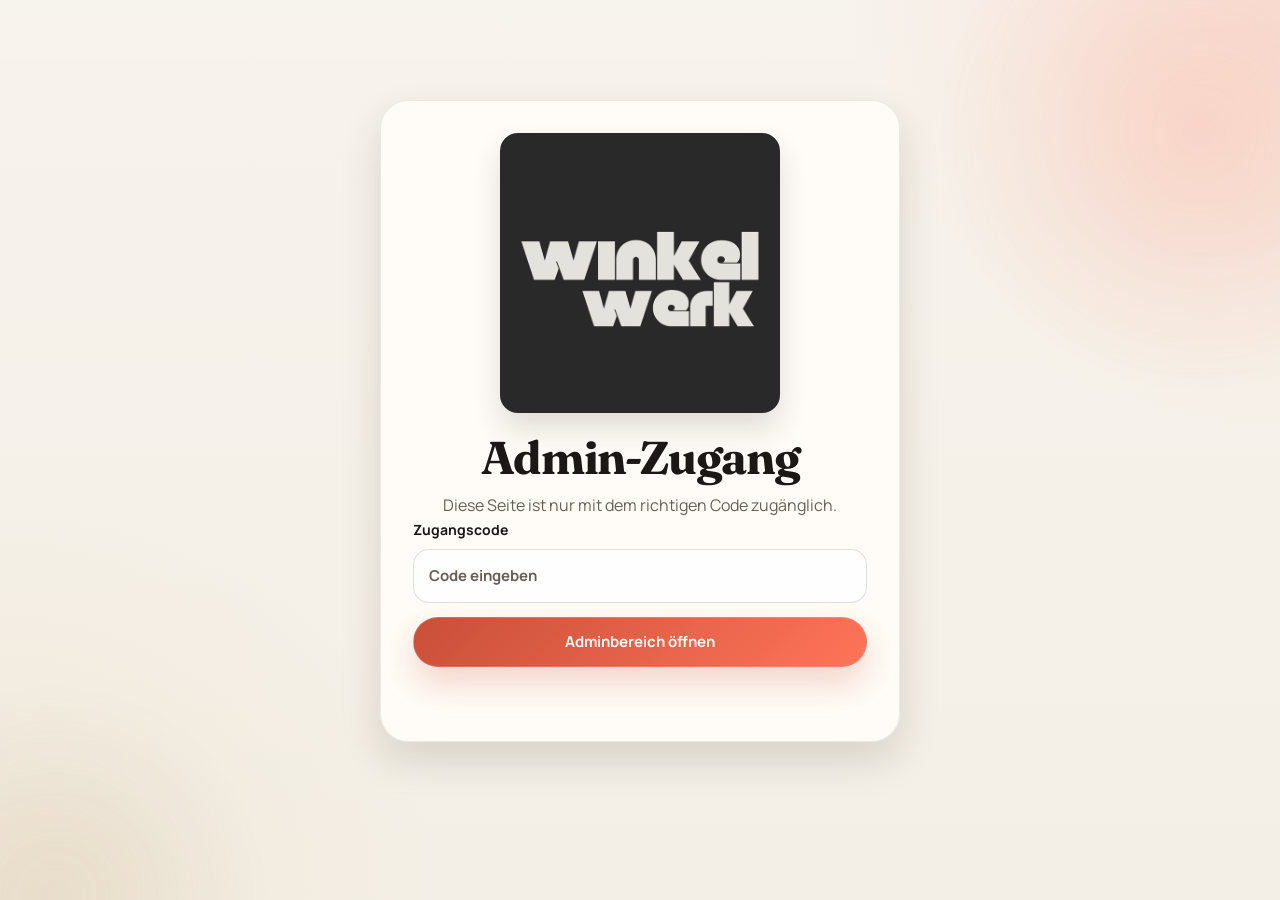
==== commit f2467576: "polish site visuals" ====
--- a/admin/index.html
+++ b/admin/index.html
@@ -123,7 +123,8 @@
     }
 
     input,
-    textarea {
+    textarea,
+    select {
       width: 100%;
       padding: 14px 15px;
       border-radius: 14px;
@@ -136,6 +137,49 @@
     textarea {
       min-height: 180px;
       resize: vertical;
+    }
+
+    fieldset {
+      min-width: 0;
+      border: 1px solid var(--field-border);
+      border-radius: 18px;
+      padding: 12px;
+    }
+
+    legend {
+      padding: 0 6px;
+      font-size: 14px;
+      font-weight: bold;
+    }
+
+    .period-grid {
+      display: grid;
+      gap: 10px;
+    }
+
+    .period-choice {
+      display: grid;
+      grid-template-columns: auto 1fr;
+      align-items: center;
+      gap: 10px;
+      padding: 10px 12px;
+      border-radius: 14px;
+      background: rgba(127, 127, 127, 0.06);
+      cursor: pointer;
+      text-align: left;
+    }
+
+    .period-choice input {
+      width: 18px;
+      height: 18px;
+      margin: 0;
+      padding: 0;
+    }
+
+    .period-choice span {
+      font-size: 14px;
+      font-weight: bold;
+      line-height: 1.45;
     }
 
     .btn,
@@ -428,6 +472,7 @@
       }
     }
   </style>
+  <link rel="stylesheet" href="../style.css">
 </head>
 
 <body>
@@ -553,6 +598,28 @@
                   Kategorie
                   <input type="text" name="category" placeholder="z. B. Burger">
                 </label>
+
+                <fieldset>
+                  <legend>Karte / Zeitfenster</legend>
+                  <div class="period-grid">
+                    <label class="period-choice">
+                      <input type="checkbox" name="menu_periods" value="all_day" checked>
+                      <span>Ganzt&auml;gig sichtbar</span>
+                    </label>
+                    <label class="period-choice">
+                      <input type="checkbox" name="menu_periods" value="breakfast">
+                      <span>Fr&uuml;hst&uuml;ckskarte 09:00 - 12:00</span>
+                    </label>
+                    <label class="period-choice">
+                      <input type="checkbox" name="menu_periods" value="lunch">
+                      <span>Mittagskarte 12:00 - 17:00</span>
+                    </label>
+                    <label class="period-choice">
+                      <input type="checkbox" name="menu_periods" value="dinner">
+                      <span>Abendkarte 17:00 - 21:00</span>
+                    </label>
+                  </div>
+                </fieldset>
 
                 <label>
                   Badge
@@ -695,6 +762,26 @@
         : "Wartungsmodus konnte nicht gespeichert werden.";
     }
 
+    function describeSubscriptionsError(error, action) {
+      const errorMessage = String(error && error.message ? error.message : "");
+      const normalized = errorMessage.toLowerCase();
+      const deployHint = "Bitte deploye push-api neu, damit subscriptions-admin verfuegbar ist.";
+
+      if (
+        normalized.includes("method not allowed")
+        || normalized.includes("unknown action")
+        || normalized.includes("not found")
+      ) {
+        return action === "load"
+          ? "Push-Abonnenten konnten nicht geladen werden. " + deployHint
+          : "Abonnent konnte nicht entfernt werden. " + deployHint;
+      }
+
+      return action === "load"
+        ? "Push-Abonnenten konnten nicht geladen werden."
+        : "Abonnent konnte nicht entfernt werden.";
+    }
+
     async function requestJson(path, options) {
       const method = options && options.method ? options.method : "GET";
       const payload = options ? options.payload : undefined;
@@ -725,6 +812,107 @@
 
     function compareMenuItems(a, b) {
       return Number(a.sortOrder || 0) - Number(b.sortOrder || 0);
+    }
+
+    function normalizeMenuPeriods(value) {
+      const rawValues = Array.isArray(value)
+        ? value
+        : typeof value === "string"
+          ? String(value).replace(/^\{|\}$/g, "").split(",")
+          : [value];
+
+      const uniqueValues = Array.from(new Set(
+        rawValues
+          .map(function (item) {
+            return String(item || "").trim().toLowerCase();
+          })
+          .filter(function (item) {
+            return ["all_day", "breakfast", "lunch", "dinner"].includes(item);
+          })
+      ));
+
+      if (!uniqueValues.length || uniqueValues.includes("all_day")) {
+        return ["all_day"];
+      }
+
+      return ["breakfast", "lunch", "dinner"].filter(function (item) {
+        return uniqueValues.includes(item);
+      });
+    }
+
+    function getPrimaryMenuPeriod(value) {
+      return normalizeMenuPeriods(value)[0] || "all_day";
+    }
+
+    function formatMenuPeriodLabel(value) {
+      const period = String(value || "").trim().toLowerCase();
+
+      if (period === "breakfast") {
+        return "Fruehstueck 09-12 Uhr";
+      }
+
+      if (period === "lunch") {
+        return "Mittag 12-17 Uhr";
+      }
+
+      if (period === "dinner") {
+        return "Abend 17-21 Uhr";
+      }
+
+      return "Ganztags";
+    }
+
+    function formatMenuPeriodLabels(value) {
+      return normalizeMenuPeriods(value).map(formatMenuPeriodLabel);
+    }
+
+    function getMenuPeriodInputs() {
+      return Array.from(menuItemForm.querySelectorAll('input[name="menu_periods"]'));
+    }
+
+    function setMenuPeriodInputs(value) {
+      const normalizedPeriods = normalizeMenuPeriods(value);
+
+      getMenuPeriodInputs().forEach(function (input) {
+        input.checked = normalizedPeriods.includes(input.value);
+      });
+    }
+
+    function readMenuPeriodsFromForm() {
+      return normalizeMenuPeriods(
+        getMenuPeriodInputs()
+          .filter(function (input) {
+            return input.checked;
+          })
+          .map(function (input) {
+            return input.value;
+          })
+      );
+    }
+
+    function handleMenuPeriodInputChange(changedInput) {
+      if (!changedInput) {
+        return;
+      }
+
+      const inputs = getMenuPeriodInputs();
+
+      if (changedInput.value === "all_day" && changedInput.checked) {
+        setMenuPeriodInputs(["all_day"]);
+        return;
+      }
+
+      if (changedInput.value !== "all_day" && changedInput.checked) {
+        inputs.forEach(function (input) {
+          if (input.value === "all_day") {
+            input.checked = false;
+          }
+        });
+      }
+
+      if (!readMenuPeriodsFromForm().length) {
+        setMenuPeriodInputs(["all_day"]);
+      }
     }
 
     function normalizeSiteSettings(settings) {
@@ -746,6 +934,8 @@
         imageUrl: String(item && item.imageUrl ? item.imageUrl : "").trim(),
         price: String(item && item.price ? item.price : "").trim(),
         category: String(item && item.category ? item.category : "").trim(),
+        menuPeriod: getPrimaryMenuPeriod(item && (item.menuPeriods || item.menuPeriod)),
+        menuPeriods: normalizeMenuPeriods(item && (item.menuPeriods || item.menuPeriod)),
         badge: String(item && item.badge ? item.badge : "").trim(),
         ctaLabel: String(item && item.ctaLabel ? item.ctaLabel : "").trim(),
         ctaUrl: String(item && item.ctaUrl ? item.ctaUrl : "").trim(),
@@ -1051,9 +1241,14 @@
         header.appendChild(createTag(item.isActive ? "Live" : "Ausgeblendet", !item.isActive));
         article.appendChild(header);
 
-        if (item.category || item.badge) {
+        if ((item.menuPeriods && item.menuPeriods.length) || item.category || item.badge) {
           const tags = document.createElement("div");
           tags.className = "menu-admin-tags";
+
+          formatMenuPeriodLabels(item.menuPeriods).forEach(function (label) {
+            const muted = item.menuPeriods.length === 1 && item.menuPeriods[0] === "all_day";
+            tags.appendChild(createTag(label, muted));
+          });
 
           if (item.category) {
             tags.appendChild(createTag(item.category, false));
@@ -1100,6 +1295,7 @@
       menuItemForm.elements.title.value = item.title;
       menuItemForm.elements.price.value = item.price;
       menuItemForm.elements.category.value = item.category;
+      setMenuPeriodInputs(item.menuPeriods);
       menuItemForm.elements.badge.value = item.badge;
       menuItemForm.elements.image_url.value = item.imageUrl;
       menuItemForm.elements.cta_label.value = item.ctaLabel;
@@ -1126,6 +1322,7 @@
       menuItemForm.reset();
       menuItemForm.elements.id.value = "";
       menuItemForm.elements.is_active.checked = true;
+      setMenuPeriodInputs(["all_day"]);
       setMenuEditorTitle(false);
       setStatus(menuFormStatus, "", "");
       renderMenuAdminList();
@@ -1271,7 +1468,7 @@
         setStatus(subscriptionListStatus, subscriptions.length + " Abonnent(en) geladen.", "success");
       } catch (error) {
         console.log(error);
-        setStatus(subscriptionListStatus, "Push-Abonnenten konnten nicht geladen werden.", "error");
+        setStatus(subscriptionListStatus, describeSubscriptionsError(error, "load"), "error");
       }
     }
 
@@ -1302,7 +1499,7 @@
         setStatus(subscriptionListStatus, "Abonnent entfernt.", "success");
       } catch (error) {
         console.log(error);
-        setStatus(subscriptionListStatus, "Abonnent konnte nicht entfernt werden.", "error");
+        setStatus(subscriptionListStatus, describeSubscriptionsError(error, "delete"), "error");
       }
     }
 
@@ -1326,7 +1523,12 @@
 
       try {
         const result = await requestJson("/menu-admin");
-        menuItems = (Array.isArray(result && result.items) ? result.items : [])
+        const rawItems = Array.isArray(result && result.items) ? result.items : [];
+        const menuPeriodsAvailable = rawItems.some(function (item) {
+          return item && Object.prototype.hasOwnProperty.call(item, "menuPeriods");
+        });
+
+        menuItems = rawItems
           .map(normalizeMenuItem)
           .sort(compareMenuItems);
 
@@ -1335,6 +1537,11 @@
 
         if (!menuItems.length) {
           setStatus(menuListStatus, "Noch keine Menü-Einträge vorhanden.", "");
+          return;
+        }
+
+        if (!menuPeriodsAvailable) {
+          setStatus(menuListStatus, "Menü geladen. Mehrfach-Zeitfenster werden erst nach Migration 20260525193000_menu_period_arrays.sql und neuem push-api Deploy aktiv.", "warning");
           return;
         }
 
@@ -1537,6 +1744,16 @@
       await saveSiteSettingsAdmin();
     });
 
+    menuItemForm.addEventListener("change", function (event) {
+      const target = event.target;
+
+      if (!(target instanceof HTMLInputElement) || target.name !== "menu_periods") {
+        return;
+      }
+
+      handleMenuPeriodInputChange(target);
+    });
+
     menuItemForm.addEventListener("submit", async function (event) {
       event.preventDefault();
 
@@ -1568,6 +1785,7 @@
         description: description,
         price: String(formData.get("price") || "").trim(),
         category: String(formData.get("category") || "").trim(),
+        menuPeriods: readMenuPeriodsFromForm(),
         badge: String(formData.get("badge") || "").trim(),
         imageUrl: String(formData.get("image_url") || "").trim(),
         ctaLabel: String(formData.get("cta_label") || "").trim(),
@@ -1607,6 +1825,7 @@
           description: item.description,
           price: item.price,
           category: item.category,
+          menuPeriods: item.menuPeriods,
           badge: item.badge,
           imageUrl: item.imageUrl,
           ctaLabel: item.ctaLabel,
--- a/style.css
+++ b/style.css
@@ -0,0 +1,1315 @@
+@import url("https://fonts.googleapis.com/css2?family=Fraunces:opsz,wght@9..144,600;9..144,700;9..144,800&family=Manrope:wght@400;500;600;700;800&display=swap");
+
+:root {
+  color-scheme: light;
+  --page-bg: #f4efe6;
+  --page-bg-soft: #fbf7f1;
+  --surface: rgba(255, 250, 244, 0.78);
+  --surface-strong: rgba(255, 252, 248, 0.96);
+  --surface-solid: #fffaf5;
+  --surface-overlay: rgba(255, 255, 255, 0.14);
+  --text: #1b1815;
+  --muted: #676056;
+  --line: rgba(39, 28, 19, 0.09);
+  --accent: #c94f38;
+  --accent-hover: #ae3e29;
+  --accent-soft: rgba(201, 79, 56, 0.12);
+  --shadow: rgba(43, 27, 16, 0.14);
+  --shadow-strong: rgba(43, 27, 16, 0.22);
+  --field-bg: rgba(255, 255, 255, 0.92);
+  --field-color: #1b1815;
+  --field-border: rgba(41, 30, 21, 0.14);
+  --hero-panel-bg: rgba(12, 11, 10, 0.28);
+  --hero-panel-shadow: rgba(0, 0, 0, 0.3);
+  --hero-fade-1: rgba(13, 11, 10, 0.34);
+  --hero-fade-2: rgba(13, 11, 10, 0.42);
+  --hero-fade-3: rgba(13, 11, 10, 0.22);
+  --hero-fade-4: rgba(255, 250, 244, 0.12);
+  --hero-fade-5: rgba(255, 250, 244, 0.58);
+  --hero-fade-6: #fffaf4;
+  --hero-glow: rgba(255, 255, 255, 0.08);
+  --nav-bg: rgba(18, 16, 15, 0.92);
+  --nav-link-color: #ffffff;
+  --nav-border: rgba(255, 255, 255, 0.09);
+  --nav-muted: rgba(255, 255, 255, 0.72);
+  --menu-icon-bg: rgba(15, 14, 13, 0.8);
+  --menu-icon-color: #ffffff;
+  --toggle-bg: rgba(255, 255, 255, 0.88);
+  --toggle-color: #181614;
+  --toggle-border: rgba(34, 25, 18, 0.08);
+  --footer-bg: rgba(255, 250, 245, 0.72);
+  --footer-text: #1b1815;
+}
+
+@media (prefers-color-scheme: dark) {
+  :root {
+    color-scheme: dark;
+    --page-bg: #0c0f14;
+    --page-bg-soft: #11151b;
+    --surface: rgba(18, 21, 27, 0.78);
+    --surface-strong: rgba(20, 24, 31, 0.95);
+    --surface-solid: #151922;
+    --surface-overlay: rgba(255, 255, 255, 0.06);
+    --text: #f3f6fb;
+    --muted: #a3adba;
+    --line: rgba(255, 255, 255, 0.08);
+    --accent: #ff6a52;
+    --accent-hover: #ff5b41;
+    --accent-soft: rgba(255, 106, 82, 0.14);
+    --shadow: rgba(0, 0, 0, 0.34);
+    --shadow-strong: rgba(0, 0, 0, 0.46);
+    --field-bg: rgba(15, 18, 24, 0.94);
+    --field-color: #f3f6fb;
+    --field-border: rgba(255, 255, 255, 0.1);
+    --hero-panel-bg: rgba(6, 7, 10, 0.3);
+    --hero-panel-shadow: rgba(0, 0, 0, 0.4);
+    --hero-fade-1: rgba(5, 6, 8, 0.58);
+    --hero-fade-2: rgba(5, 6, 8, 0.48);
+    --hero-fade-3: rgba(5, 6, 8, 0.24);
+    --hero-fade-4: rgba(13, 16, 22, 0.16);
+    --hero-fade-5: rgba(13, 16, 22, 0.72);
+    --hero-fade-6: #0c0f14;
+    --hero-glow: rgba(255, 255, 255, 0.04);
+    --nav-bg: rgba(8, 9, 12, 0.94);
+    --nav-link-color: #ffffff;
+    --nav-border: rgba(255, 255, 255, 0.08);
+    --nav-muted: rgba(255, 255, 255, 0.62);
+    --menu-icon-bg: rgba(12, 13, 16, 0.84);
+    --menu-icon-color: #ffffff;
+    --toggle-bg: rgba(17, 20, 26, 0.92);
+    --toggle-color: #f4f6fb;
+    --toggle-border: rgba(255, 255, 255, 0.12);
+    --footer-bg: rgba(14, 17, 22, 0.78);
+    --footer-text: #f3f6fb;
+  }
+}
+
+html[data-theme="light"] {
+  color-scheme: light;
+  --page-bg: #f4efe6;
+  --page-bg-soft: #fbf7f1;
+  --surface: rgba(255, 250, 244, 0.78);
+  --surface-strong: rgba(255, 252, 248, 0.96);
+  --surface-solid: #fffaf5;
+  --surface-overlay: rgba(255, 255, 255, 0.14);
+  --text: #1b1815;
+  --muted: #676056;
+  --line: rgba(39, 28, 19, 0.09);
+  --accent: #c94f38;
+  --accent-hover: #ae3e29;
+  --accent-soft: rgba(201, 79, 56, 0.12);
+  --shadow: rgba(43, 27, 16, 0.14);
+  --shadow-strong: rgba(43, 27, 16, 0.22);
+  --field-bg: rgba(255, 255, 255, 0.92);
+  --field-color: #1b1815;
+  --field-border: rgba(41, 30, 21, 0.14);
+  --hero-panel-bg: rgba(12, 11, 10, 0.28);
+  --hero-panel-shadow: rgba(0, 0, 0, 0.3);
+  --hero-fade-1: rgba(13, 11, 10, 0.34);
+  --hero-fade-2: rgba(13, 11, 10, 0.42);
+  --hero-fade-3: rgba(13, 11, 10, 0.22);
+  --hero-fade-4: rgba(255, 250, 244, 0.12);
+  --hero-fade-5: rgba(255, 250, 244, 0.58);
+  --hero-fade-6: #fffaf4;
+  --hero-glow: rgba(255, 255, 255, 0.08);
+  --nav-bg: rgba(18, 16, 15, 0.92);
+  --nav-link-color: #ffffff;
+  --nav-border: rgba(255, 255, 255, 0.09);
+  --nav-muted: rgba(255, 255, 255, 0.72);
+  --menu-icon-bg: rgba(15, 14, 13, 0.8);
+  --menu-icon-color: #ffffff;
+  --toggle-bg: rgba(255, 255, 255, 0.88);
+  --toggle-color: #181614;
+  --toggle-border: rgba(34, 25, 18, 0.08);
+  --footer-bg: rgba(255, 250, 245, 0.72);
+  --footer-text: #1b1815;
+}
+
+html[data-theme="dark"] {
+  color-scheme: dark;
+  --page-bg: #0c0f14;
+  --page-bg-soft: #11151b;
+  --surface: rgba(18, 21, 27, 0.78);
+  --surface-strong: rgba(20, 24, 31, 0.95);
+  --surface-solid: #151922;
+  --surface-overlay: rgba(255, 255, 255, 0.06);
+  --text: #f3f6fb;
+  --muted: #a3adba;
+  --line: rgba(255, 255, 255, 0.08);
+  --accent: #ff6a52;
+  --accent-hover: #ff5b41;
+  --accent-soft: rgba(255, 106, 82, 0.14);
+  --shadow: rgba(0, 0, 0, 0.34);
+  --shadow-strong: rgba(0, 0, 0, 0.46);
+  --field-bg: rgba(15, 18, 24, 0.94);
+  --field-color: #f3f6fb;
+  --field-border: rgba(255, 255, 255, 0.1);
+  --hero-panel-bg: rgba(6, 7, 10, 0.3);
+  --hero-panel-shadow: rgba(0, 0, 0, 0.4);
+  --hero-fade-1: rgba(5, 6, 8, 0.58);
+  --hero-fade-2: rgba(5, 6, 8, 0.48);
+  --hero-fade-3: rgba(5, 6, 8, 0.24);
+  --hero-fade-4: rgba(13, 16, 22, 0.16);
+  --hero-fade-5: rgba(13, 16, 22, 0.72);
+  --hero-fade-6: #0c0f14;
+  --hero-glow: rgba(255, 255, 255, 0.04);
+  --nav-bg: rgba(8, 9, 12, 0.94);
+  --nav-link-color: #ffffff;
+  --nav-border: rgba(255, 255, 255, 0.08);
+  --nav-muted: rgba(255, 255, 255, 0.62);
+  --menu-icon-bg: rgba(12, 13, 16, 0.84);
+  --menu-icon-color: #ffffff;
+  --toggle-bg: rgba(17, 20, 26, 0.92);
+  --toggle-color: #f4f6fb;
+  --toggle-border: rgba(255, 255, 255, 0.12);
+  --footer-bg: rgba(14, 17, 22, 0.78);
+  --footer-text: #f3f6fb;
+}
+
+* {
+  box-sizing: border-box;
+  margin: 0;
+  padding: 0;
+  font-family: "Manrope", "Segoe UI", "Helvetica Neue", Arial, sans-serif;
+}
+
+html {
+  scroll-behavior: smooth;
+}
+
+body {
+  min-height: 100vh;
+  position: relative;
+  isolation: isolate;
+  overflow-x: hidden;
+  background:
+    radial-gradient(circle at top right, rgba(255, 132, 102, 0.16), transparent 28%),
+    radial-gradient(circle at bottom left, rgba(201, 167, 96, 0.1), transparent 28%),
+    linear-gradient(180deg, rgba(255, 255, 255, 0.28), rgba(255, 255, 255, 0)),
+    var(--page-bg);
+  color: var(--text);
+  line-height: 1.6;
+}
+
+body::before,
+body::after {
+  content: "";
+  position: fixed;
+  pointer-events: none;
+  z-index: -1;
+  border-radius: 999px;
+  filter: blur(28px);
+  opacity: 0.9;
+}
+
+body::before {
+  width: min(42vw, 520px);
+  height: min(42vw, 520px);
+  top: -10vw;
+  right: -14vw;
+  background: radial-gradient(circle, rgba(255, 124, 92, 0.2), rgba(255, 124, 92, 0) 68%);
+}
+
+body::after {
+  width: min(34vw, 420px);
+  height: min(34vw, 420px);
+  left: -12vw;
+  bottom: -16vw;
+  background: radial-gradient(circle, rgba(183, 146, 96, 0.16), rgba(183, 146, 96, 0) 68%);
+}
+
+::selection {
+  background: var(--accent-soft);
+  color: var(--text);
+}
+
+a {
+  color: inherit;
+}
+
+img {
+  max-width: 100%;
+  display: block;
+}
+
+h1,
+h2,
+h3,
+h4,
+h5,
+h6,
+.menu-card-title,
+.message-card h2,
+.menu-admin-title,
+.maintenance-card h2,
+.brand h1 {
+  font-family: "Fraunces", Georgia, "Times New Roman", serif;
+  font-weight: 700;
+  line-height: 1.02;
+  letter-spacing: -0.03em;
+}
+
+p {
+  line-height: 1.7;
+}
+
+button,
+input,
+textarea,
+select {
+  font: inherit;
+}
+
+button,
+.btn,
+.ghost-btn,
+.map-link,
+.footer-admin-link,
+.notify-toggle,
+.theme-toggle {
+  transition:
+    transform 0.2s ease,
+    background-color 0.2s ease,
+    color 0.2s ease,
+    border-color 0.2s ease,
+    box-shadow 0.2s ease,
+    opacity 0.2s ease;
+}
+
+button:hover,
+.btn:hover,
+.ghost-btn:hover,
+.map-link:hover,
+.footer-admin-link:hover,
+.notify-toggle:hover,
+.theme-toggle:hover {
+  transform: translateY(-1px);
+}
+
+.menu-icon,
+.theme-toggle {
+  position: fixed;
+  top: 18px;
+  z-index: 2200;
+  display: inline-flex;
+  align-items: center;
+  justify-content: center;
+  min-height: 46px;
+  padding: 12px 16px;
+  border-radius: 999px;
+  border: 1px solid var(--line);
+  background: var(--toggle-bg);
+  color: var(--toggle-color);
+  box-shadow: 0 16px 30px var(--shadow);
+  backdrop-filter: blur(18px) saturate(1.15);
+}
+
+.menu-icon {
+  left: 18px;
+  min-width: 52px;
+  font-size: 24px;
+  line-height: 1;
+}
+
+.theme-toggle {
+  right: 18px;
+  display: none;
+  min-width: 142px;
+  font-weight: 700;
+  letter-spacing: 0.01em;
+}
+
+nav {
+  position: fixed;
+  inset: 0 auto 0 0;
+  width: 286px;
+  padding: 88px 0 20px;
+  display: flex;
+  flex-direction: column;
+  gap: 6px;
+  z-index: 1800;
+  background:
+    linear-gradient(180deg, rgba(255, 255, 255, 0.05), rgba(255, 255, 255, 0)),
+    var(--nav-bg);
+  border-right: 1px solid var(--nav-border);
+  box-shadow: 24px 0 60px rgba(0, 0, 0, 0.2);
+  backdrop-filter: blur(18px) saturate(1.1);
+  transform: translateX(-102%);
+  transition: transform 0.28s ease, background-color 0.28s ease;
+}
+
+nav.open {
+  transform: translateX(0);
+}
+
+@media (hover: hover) {
+  .menu-icon:hover ~ nav,
+  nav:hover {
+    transform: translateX(0);
+  }
+}
+
+nav a {
+  margin: 0 14px;
+  padding: 14px 16px;
+  border-radius: 16px;
+  border: 1px solid transparent;
+  color: var(--nav-link-color);
+  text-decoration: none;
+  font-weight: 700;
+  letter-spacing: 0.01em;
+  background: rgba(255, 255, 255, 0.02);
+}
+
+nav a:hover {
+  background: rgba(255, 255, 255, 0.08);
+  border-color: var(--nav-border);
+  transform: translateX(4px);
+}
+
+.nav-divider {
+  margin: 18px 14px 12px;
+  border-top: 1px solid var(--nav-border);
+}
+
+.notify-toggle {
+  margin: 0 14px;
+  padding: 14px 14px 12px;
+  border: 1px solid var(--line);
+  border-radius: 20px;
+  background: rgba(255, 255, 255, 0.06);
+  color: var(--nav-link-color);
+  display: flex;
+  align-items: center;
+  justify-content: space-between;
+  gap: 12px;
+  cursor: pointer;
+  text-align: left;
+  backdrop-filter: blur(12px);
+  box-shadow: inset 0 1px 0 rgba(255, 255, 255, 0.04);
+}
+
+.notify-toggle:hover {
+  background: rgba(255, 255, 255, 0.1);
+}
+
+.notify-copy {
+  display: flex;
+  flex-direction: column;
+  gap: 4px;
+}
+
+.notify-title {
+  font-size: 15px;
+  font-weight: 700;
+}
+
+.notify-status {
+  color: var(--nav-muted);
+  font-size: 13px;
+}
+
+.notify-switch {
+  position: relative;
+  width: 48px;
+  height: 28px;
+  border-radius: 999px;
+  background: rgba(255, 255, 255, 0.16);
+  flex: 0 0 auto;
+}
+
+.notify-switch::after {
+  content: "";
+  position: absolute;
+  top: 4px;
+  left: 4px;
+  width: 20px;
+  height: 20px;
+  border-radius: 50%;
+  background: #ffffff;
+  transition: transform 0.25s ease, background-color 0.25s ease;
+}
+
+.notify-toggle[data-state="on"] .notify-switch {
+  background: var(--accent);
+}
+
+.notify-toggle[data-state="on"] .notify-switch::after {
+  transform: translateX(20px);
+}
+
+.notify-toggle[disabled] {
+  opacity: 0.6;
+  cursor: not-allowed;
+}
+
+.notify-hint {
+  margin: 12px 18px 0;
+  color: var(--nav-muted);
+  font-size: 12px;
+  line-height: 1.55;
+}
+
+header {
+  position: relative;
+  min-height: clamp(620px, 86vh, 940px);
+  display: flex;
+  align-items: center;
+  justify-content: center;
+  text-align: center;
+  padding: 120px 20px 72px;
+  overflow: hidden;
+  isolation: isolate;
+  color: #ffffff;
+}
+
+header::before {
+  content: "";
+  position: absolute;
+  inset: 0;
+  background: url("https://www.gasthof-winkler.de/images/joomlaplates/festsaal.jpg") center/cover;
+  transform: scale(1.08);
+  filter: saturate(1.08) contrast(1.02) brightness(0.84);
+  z-index: -2;
+}
+
+header::after {
+  content: "";
+  position: absolute;
+  inset: 0;
+  background:
+    linear-gradient(
+      to bottom,
+      var(--hero-fade-1) 0%,
+      var(--hero-fade-2) 44%,
+      var(--hero-fade-3) 68%,
+      var(--hero-fade-4) 82%,
+      var(--hero-fade-5) 94%,
+      var(--hero-fade-6) 100%
+    ),
+    radial-gradient(circle at center, var(--hero-glow), transparent 55%);
+  z-index: -1;
+}
+
+.hero-content {
+  position: relative;
+  width: min(94vw, 840px);
+  padding: clamp(28px, 5vw, 42px);
+  border-radius: 34px;
+  background: var(--hero-panel-bg);
+  border: 1px solid rgba(255, 255, 255, 0.16);
+  box-shadow: 0 30px 80px var(--hero-panel-shadow);
+  backdrop-filter: blur(20px) saturate(1.1);
+  overflow: hidden;
+}
+
+.hero-content::before {
+  content: "";
+  position: absolute;
+  inset: 0;
+  background:
+    linear-gradient(135deg, rgba(255, 255, 255, 0.12), transparent 40%),
+    linear-gradient(180deg, rgba(255, 255, 255, 0.03), transparent 50%);
+  pointer-events: none;
+}
+
+header h1 {
+  font-size: clamp(44px, 7vw, 78px);
+  margin-bottom: 12px;
+  color: #ffffff;
+}
+
+header p {
+  max-width: 56ch;
+  margin: 0 auto 24px;
+  color: rgba(255, 255, 255, 0.9);
+  font-size: clamp(18px, 2.2vw, 22px);
+}
+
+.btn,
+.ghost-btn,
+.map-link,
+.footer-admin-link {
+  display: inline-flex;
+  align-items: center;
+  justify-content: center;
+  min-height: 44px;
+  padding: 12px 20px;
+  border-radius: 999px;
+  text-decoration: none;
+  font-weight: 700;
+}
+
+.btn {
+  background: linear-gradient(135deg, var(--accent), #ff7459);
+  color: #ffffff;
+  border: 1px solid rgba(255, 255, 255, 0.14);
+  box-shadow: 0 16px 34px rgba(201, 79, 56, 0.24);
+}
+
+.btn:hover,
+.btn:focus-visible {
+  background: linear-gradient(135deg, var(--accent-hover), #ff6a4e);
+  color: #ffffff;
+  box-shadow: 0 18px 40px rgba(201, 79, 56, 0.28);
+}
+
+.ghost-btn {
+  background: rgba(255, 255, 255, 0.06);
+  color: var(--text);
+  border: 1px solid var(--line);
+  box-shadow: 0 12px 24px var(--shadow);
+}
+
+.ghost-btn:hover,
+.ghost-btn:focus-visible {
+  background: rgba(255, 255, 255, 0.12);
+  border-color: rgba(255, 255, 255, 0.16);
+}
+
+section {
+  width: min(1160px, calc(100% - 24px));
+  margin: 28px auto;
+  padding: clamp(28px, 4vw, 44px);
+  border-radius: 32px;
+  background: var(--surface);
+  border: 1px solid var(--line);
+  box-shadow: 0 28px 70px var(--shadow);
+  backdrop-filter: blur(18px) saturate(1.1);
+}
+
+section > h2 {
+  margin-bottom: 14px;
+  text-align: center;
+  font-size: clamp(28px, 3.5vw, 42px);
+}
+
+section > h2::after {
+  content: "";
+  display: block;
+  width: 76px;
+  height: 4px;
+  margin: 14px auto 0;
+  border-radius: 999px;
+  background: linear-gradient(90deg, var(--accent), rgba(255, 255, 255, 0.28));
+}
+
+section > p {
+  color: var(--muted);
+}
+
+.section-shell {
+  width: min(100%, 1120px);
+  margin: 0 auto;
+}
+
+.menu-copy,
+.menu-state,
+.lead,
+.status,
+.menu-admin-meta,
+.menu-admin-description,
+.menu-admin-extra,
+.message-meta,
+.empty-state,
+.notify-hint,
+.contact-panel p,
+.map-panel p {
+  color: var(--muted);
+}
+
+.menu-copy,
+.menu-state {
+  width: min(720px, 100%);
+  margin: 0 auto 24px;
+  text-align: center;
+}
+
+.menu-state {
+  margin-top: 24px;
+}
+
+.menu-state.is-hidden {
+  display: none;
+}
+
+.menu {
+  width: min(1180px, 100%);
+  margin: 0 auto;
+  display: grid;
+  grid-template-columns: repeat(auto-fit, minmax(260px, 1fr));
+  gap: 22px;
+}
+
+.card,
+.topbar,
+.message-card,
+.empty-state,
+.gate-panel,
+.admin-panel,
+.editor-card,
+.menu-library,
+.menu-admin-item,
+.contact-panel,
+.map-panel {
+  background: var(--surface-strong);
+  color: var(--text);
+  border: 1px solid var(--line);
+  border-radius: 28px;
+  box-shadow: 0 18px 42px var(--shadow);
+}
+
+.card {
+  overflow: hidden;
+}
+
+.card:hover {
+  transform: translateY(-6px);
+  box-shadow: 0 24px 52px var(--shadow-strong);
+}
+
+.menu-card {
+  text-align: left;
+}
+
+.menu-card img {
+  width: 100%;
+  height: 230px;
+  object-fit: cover;
+  margin-bottom: 0;
+  border-radius: 0;
+}
+
+.menu-card-body {
+  display: grid;
+  gap: 12px;
+  padding: 18px 18px 20px;
+}
+
+.menu-card-header,
+.menu-admin-header,
+.topbar-row,
+.admin-topbar,
+.menu-library-topbar,
+.footer-row {
+  display: flex;
+  align-items: flex-start;
+  justify-content: space-between;
+  gap: 12px;
+}
+
+.menu-card-title {
+  font-size: 24px;
+}
+
+.menu-card-price {
+  color: var(--accent);
+  background: var(--accent-soft);
+  border: 1px solid rgba(201, 79, 56, 0.12);
+  padding: 6px 10px;
+  border-radius: 999px;
+  font-weight: 800;
+  white-space: nowrap;
+}
+
+.menu-card-tags,
+.menu-admin-tags,
+.menu-admin-actions,
+.actions,
+.map-actions,
+.action-row {
+  display: flex;
+  flex-wrap: wrap;
+  gap: 8px;
+}
+
+.menu-card-tag,
+.tag {
+  display: inline-flex;
+  align-items: center;
+  padding: 6px 10px;
+  border-radius: 999px;
+  background: rgba(255, 255, 255, 0.04);
+  border: 1px solid var(--line);
+  color: var(--text);
+  font-size: 12px;
+  font-weight: 700;
+}
+
+.tag.is-muted {
+  background: rgba(127, 127, 127, 0.1);
+  color: var(--muted);
+}
+
+.menu-card-description,
+.message-body,
+.lead,
+.contact-panel p,
+.map-panel p {
+  line-height: 1.7;
+}
+
+.menu-card-description {
+  color: var(--muted);
+}
+
+.menu-card-link {
+  width: fit-content;
+  background: linear-gradient(135deg, var(--accent), #ff7459);
+  color: #ffffff;
+  box-shadow: 0 12px 28px rgba(201, 79, 56, 0.18);
+}
+
+.menu-card-link:hover,
+.menu-card-link:focus-visible {
+  color: #ffffff;
+  background: linear-gradient(135deg, var(--accent-hover), #ff6a4e);
+}
+
+.contact-panel,
+.map-panel {
+  padding: 26px;
+}
+
+.contact-meta {
+  margin-top: 18px;
+  display: grid;
+  gap: 10px;
+  padding: 14px 16px;
+  border-radius: 22px;
+  border: 1px solid var(--line);
+  background: var(--surface-overlay);
+}
+
+.location-layout {
+  display: grid;
+  grid-template-columns: minmax(0, 0.95fr) minmax(320px, 1.05fr);
+  gap: 22px;
+  align-items: stretch;
+}
+
+.map-panel {
+  display: grid;
+  gap: 16px;
+  text-align: left;
+}
+
+.map-frame {
+  width: 100%;
+  min-height: 340px;
+  border: 1px solid var(--line);
+  border-radius: 22px;
+  box-shadow: 0 16px 36px var(--shadow);
+}
+
+.map-link {
+  background: rgba(255, 255, 255, 0.06);
+  color: var(--text);
+  border: 1px solid var(--line);
+  box-shadow: 0 12px 24px var(--shadow);
+}
+
+.map-link:hover,
+.map-link:focus-visible {
+  background: var(--accent);
+  color: #ffffff;
+  border-color: transparent;
+}
+
+footer {
+  width: min(1160px, calc(100% - 24px));
+  margin: 28px auto 0;
+  padding: 18px 20px;
+  border-radius: 24px 24px 18px 18px;
+  background: var(--footer-bg);
+  color: var(--footer-text);
+  border: 1px solid var(--line);
+  box-shadow: 0 20px 48px var(--shadow);
+  backdrop-filter: blur(18px);
+}
+
+.footer-row {
+  align-items: center;
+}
+
+.footer-admin-link {
+  background: var(--accent-soft);
+  color: var(--text);
+  border: 1px solid var(--line);
+  box-shadow: 0 10px 20px var(--shadow);
+}
+
+.footer-admin-link:hover,
+.footer-admin-link:focus-visible {
+  background: var(--accent);
+  color: #ffffff;
+}
+
+.gate-panel,
+.admin-panel {
+  width: min(100%, 1120px);
+  margin: 22px auto;
+  padding: clamp(24px, 3vw, 32px);
+  backdrop-filter: blur(18px) saturate(1.08);
+}
+
+.gate-panel {
+  width: min(100%, 520px);
+  margin: 8vh auto 0;
+  text-align: center;
+}
+
+.admin-panel {
+  display: none;
+}
+
+.admin-panel.is-open {
+  display: block;
+}
+
+.brand {
+  width: min(280px, 68%);
+  display: block;
+  margin: 0 auto 22px;
+  border-radius: 18px;
+  box-shadow: 0 16px 30px var(--shadow);
+}
+
+.topbar,
+.message-card,
+.empty-state,
+.admin-topbar {
+  padding: 18px 20px;
+}
+
+.topbar {
+  margin-bottom: 18px;
+}
+
+.topbar-row {
+  align-items: center;
+  margin-bottom: 12px;
+}
+
+.actions {
+  align-items: center;
+}
+
+.status {
+  min-height: 20px;
+  margin-top: 8px;
+  font-size: 14px;
+}
+
+.status.success {
+  color: #0f8f58;
+}
+
+.status.error {
+  color: #c0392b;
+}
+
+.status.warning {
+  color: #9a6700;
+}
+
+.message-list {
+  display: grid;
+  gap: 14px;
+}
+
+.message-card h2 {
+  font-size: 24px;
+  margin-bottom: 8px;
+}
+
+.message-meta {
+  color: var(--muted);
+  font-size: 13px;
+  margin-bottom: 10px;
+}
+
+.message-body {
+  color: var(--text);
+}
+
+.message-card a {
+  display: inline-flex;
+  margin-top: 14px;
+  color: var(--accent);
+  font-weight: 800;
+  text-decoration: none;
+}
+
+.empty-state {
+  text-align: center;
+}
+
+.grid {
+  display: grid;
+  grid-template-columns: 1fr 1fr;
+  gap: 14px;
+}
+
+.editor-grid {
+  display: grid;
+  grid-template-columns: minmax(0, 1.15fr) minmax(280px, 0.85fr);
+  gap: 18px;
+  align-items: start;
+}
+
+.editor-card,
+.menu-library,
+.menu-admin-item {
+  padding: 20px;
+}
+
+.menu-library-topbar {
+  align-items: center;
+  margin-bottom: 14px;
+}
+
+.small-btn {
+  padding: 10px 14px;
+  font-size: 14px;
+}
+
+.menu-admin-list {
+  display: grid;
+  gap: 12px;
+}
+
+.menu-admin-item.is-editing {
+  border-color: rgba(255, 106, 82, 0.42);
+  box-shadow: 0 0 0 1px rgba(255, 106, 82, 0.18), 0 18px 42px var(--shadow);
+}
+
+.menu-admin-item.is-inactive {
+  opacity: 0.78;
+}
+
+.menu-admin-title {
+  font-size: 18px;
+  margin-bottom: 6px;
+}
+
+.menu-admin-meta,
+.menu-admin-description,
+.menu-admin-extra {
+  color: var(--muted);
+  font-size: 14px;
+}
+
+.menu-admin-tags {
+  margin: 12px 0;
+}
+
+.hint-box {
+  margin-top: 20px;
+  padding: 14px 16px;
+  border-radius: 18px;
+  border: 1px solid var(--line);
+  background: var(--accent-soft);
+  color: var(--muted);
+  font-size: 14px;
+}
+
+.empty-box {
+  padding: 18px;
+  border-radius: 18px;
+  border: 1px dashed var(--field-border);
+  color: var(--muted);
+  line-height: 1.6;
+}
+
+fieldset {
+  min-width: 0;
+  border: 1px solid var(--field-border);
+  border-radius: 20px;
+  padding: 14px;
+  background: var(--surface-overlay);
+}
+
+legend {
+  padding: 0 8px;
+  font-size: 14px;
+  font-weight: 700;
+}
+
+.period-grid {
+  display: grid;
+  gap: 8px;
+}
+
+.period-choice {
+  display: grid;
+  grid-template-columns: auto 1fr;
+  align-items: center;
+  gap: 10px;
+  padding: 12px 14px;
+  border-radius: 16px;
+  border: 1px solid var(--line);
+  background: rgba(255, 255, 255, 0.04);
+  cursor: pointer;
+  text-align: left;
+}
+
+.period-choice input {
+  width: 18px;
+  height: 18px;
+  margin: 0;
+  padding: 0;
+}
+
+.period-choice span {
+  font-size: 14px;
+  font-weight: 700;
+  line-height: 1.45;
+}
+
+label {
+  display: grid;
+  gap: 8px;
+  text-align: left;
+  font-weight: 700;
+  font-size: 14px;
+}
+
+input,
+textarea,
+select {
+  width: 100%;
+  padding: 14px 15px;
+  border-radius: 16px;
+  border: 1px solid var(--field-border);
+  background: var(--field-bg);
+  color: var(--field-color);
+  font-size: 15px;
+  box-shadow: inset 0 1px 0 rgba(255, 255, 255, 0.04);
+}
+
+textarea {
+  min-height: 170px;
+  resize: vertical;
+}
+
+input::placeholder,
+textarea::placeholder {
+  color: var(--muted);
+}
+
+input:focus-visible,
+textarea:focus-visible,
+select:focus-visible,
+button:focus-visible,
+a:focus-visible {
+  outline: 2px solid rgba(255, 106, 82, 0.32);
+  outline-offset: 2px;
+}
+
+.check-field {
+  display: grid;
+  grid-template-columns: auto 1fr;
+  align-items: center;
+  gap: 12px;
+  text-align: left;
+}
+
+.check-field input {
+  width: 20px;
+  height: 20px;
+  padding: 0;
+  margin: 0;
+}
+
+.action-row {
+  align-items: center;
+}
+
+.admin-kicker {
+  color: var(--muted);
+  font-size: 13px;
+  text-transform: uppercase;
+  letter-spacing: 0.14em;
+  margin-bottom: 6px;
+}
+
+.admin-topbar,
+.section-head {
+  margin-bottom: 20px;
+}
+
+.section-head h3 {
+  font-size: clamp(22px, 3vw, 30px);
+  margin-bottom: 10px;
+}
+
+.lead {
+  margin-bottom: 0;
+}
+
+.menu-library-topbar h3,
+.section-head h3,
+.menu-card-title,
+.message-card h2 {
+  letter-spacing: -0.03em;
+}
+
+.maintenance-screen {
+  position: fixed;
+  inset: 0;
+  display: none;
+  align-items: center;
+  justify-content: center;
+  padding: 24px;
+  background:
+    radial-gradient(circle at top, rgba(255, 106, 82, 0.16), transparent 30%),
+    rgba(8, 10, 14, 0.92);
+  z-index: 4000;
+}
+
+body.site-maintenance-active .maintenance-screen {
+  display: flex;
+}
+
+.maintenance-card {
+  width: min(100%, 620px);
+  padding: 36px 30px;
+  border-radius: 30px;
+  background: rgba(18, 20, 24, 0.96);
+  border: 1px solid rgba(255, 255, 255, 0.08);
+  box-shadow: 0 28px 60px rgba(0, 0, 0, 0.36);
+  color: #ffffff;
+  text-align: center;
+  backdrop-filter: blur(18px);
+}
+
+.maintenance-card img {
+  width: min(220px, 60%);
+  display: block;
+  margin: 0 auto 22px;
+  border-radius: 18px;
+  box-shadow: 0 16px 28px rgba(0, 0, 0, 0.22);
+}
+
+.maintenance-kicker {
+  margin-bottom: 10px;
+  color: rgba(255, 255, 255, 0.72);
+  font-size: 13px;
+  letter-spacing: 0.14em;
+  text-transform: uppercase;
+}
+
+.maintenance-card h2 {
+  margin-bottom: 12px;
+  font-size: clamp(28px, 5vw, 42px);
+  color: #ffffff;
+}
+
+.maintenance-card p {
+  color: rgba(255, 255, 255, 0.84);
+}
+
+@media (hover: hover) and (pointer: fine) {
+  .theme-toggle {
+    display: inline-flex;
+  }
+}
+
+@media (max-width: 900px) {
+  .location-layout,
+  .editor-grid,
+  .grid {
+    grid-template-columns: 1fr;
+  }
+
+  .topbar-row,
+  .admin-topbar,
+  .menu-library-topbar,
+  .footer-row {
+    align-items: flex-start;
+    flex-direction: column;
+  }
+
+  .actions {
+    width: 100%;
+  }
+
+  .btn,
+  .ghost-btn,
+  .map-link,
+  .footer-admin-link {
+    width: fit-content;
+  }
+}
+
+@media (max-width: 768px) {
+  .menu-icon {
+    top: 14px;
+    left: 14px;
+  }
+
+  .theme-toggle {
+    top: 14px;
+    right: 14px;
+    min-width: 128px;
+  }
+
+  nav {
+    width: min(86vw, 300px);
+  }
+
+  header {
+    min-height: 62vh;
+    padding: 108px 16px 54px;
+  }
+
+  header h1 {
+    font-size: clamp(40px, 11vw, 62px);
+  }
+
+  header p {
+    font-size: 17px;
+  }
+
+  section {
+    width: min(100% - 16px, 1160px);
+    padding: 24px 18px;
+    border-radius: 26px;
+  }
+
+  .hero-content {
+    width: min(95vw, 640px);
+    padding: 24px 18px;
+    border-radius: 26px;
+  }
+
+  .menu {
+    grid-template-columns: 1fr;
+  }
+
+  .menu-card img {
+    height: 210px;
+  }
+
+  footer {
+    width: min(100% - 16px, 1160px);
+    padding: 16px 18px;
+  }
+
+  .gate-panel,
+  .admin-panel {
+    border-radius: 24px;
+  }
+}
+
+@media (prefers-reduced-motion: reduce) {
+  *,
+  *::before,
+  *::after {
+    animation-duration: 0.01ms !important;
+    animation-iteration-count: 1 !important;
+    transition-duration: 0.01ms !important;
+    scroll-behavior: auto !important;
+  }
+}
